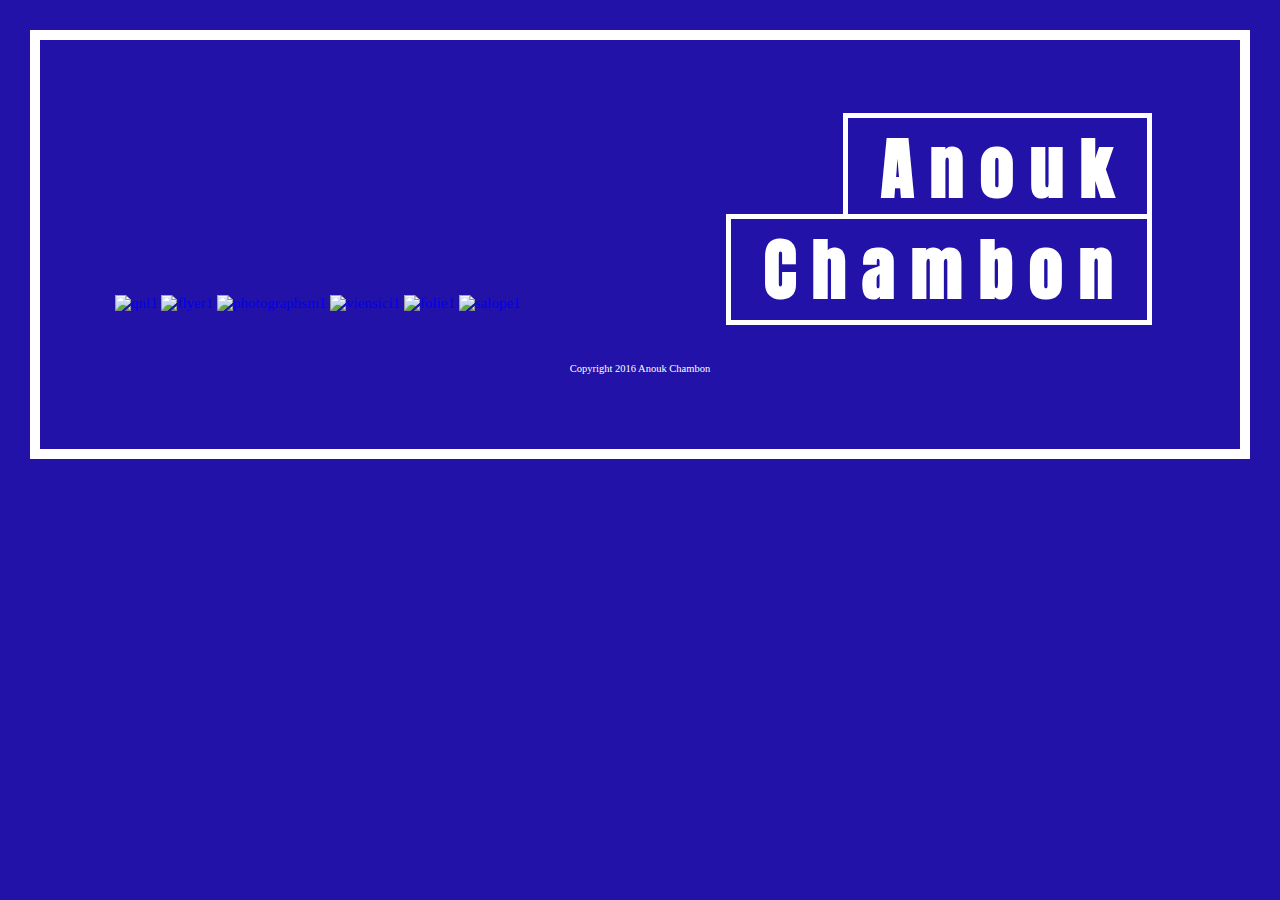
==== index.html @ b8ec4c85 "début" ====
<!DOCTYPE html>
<html>

<head>
    <meta charset="utf-8">
    <title>Anouk &nbsp;Chambon</title>

    <link rel="stylesheet" href="./style.css" charset="utf-8">
    <link rel="icon" href="./icon.png">
    <link href="https://fonts.googleapis.com/css?family=Anton" rel="stylesheet">
    <link href="https://fonts.googleapis.com/css?family=Libre+Baskerville" rel="stylesheet">
</head>

<body>


    <!-- bandeau(x) fixe(s) -->
<header>
  
  <div class="bandeauprenom">
      <a href="./pages/contact.html">
          <h1 class="Header--title"><span class="ligne">A n o u k</span><br><span class="ligne2">C h a m b o n</span></h1>
          <div class="cache1">
              <h3> Quien es ?</h3>
              <p>
                  Dsaa mention Graphisme_Arènes_Toulouse <br>
                  BTS Design Graphique_Eugénie Cotton_Paris <br>
                  Graphic Design student_Master degree
              </p>
          </div>
      </a>
  </div>

</header>



    <div class="tas">
        <!-- début du tas -->
        <div class="tas--projet">

            <a href="./pages/projetqnl.html">
                <img src="./images/QNL1.jpg" alt="qnl1">
                <div class="cache">
                    <h3>Quoi Noir Lignes ?</h3>
                    <p>
                        Exposition éclectique.
                    </p>
                </div>
            </a>

            <a href="./pages/projetflyer.html">
                <img src="./images/FLYER1.jpg" alt="flyer1" />
                <div class="cache">
                    <h3>Promesses Famille Amour</h3>
                    <p>
                        Rencontre musicale au sommet.
                    </p>
                </div>
            </a>

            <a href="./pages/projetphotographsm.html">
                <img src="./images/PHOTOGRAPHSM1.jpg" alt="photographsm1">
                <div class="cache">
                    <h3>Photographisme</h3>
                    <p>
                        Typographie photogrammée.
                    </p>
                </div>
            </a>

            <a href="./pages/projetviensici.html">
                <img src="./images/VIENSICI1.jpg" alt="viensici1" />
                <div class="cache">
                    <h3>Viens ici tu vas kiffer</h3>
                    <p>
                        Guide personnalisé.
                    </p>
                </div>
            </a>




            <a href="./pages/projetfolie.html">
                <img src="./images/FOLIE1.jpg" alt="folie1" />
                <div class="cache">
                    <h3>la Folie parle</h3>
                    <p>
                        Poto insensée.
                    </p>
                </div>
            </a>



            <a href="./pages/projetsalope.html">
                <img src="./images/SALOPE1.jpg" alt="salope1">
                <div class="cache">
                    <h3>Bonne année les salopes</h3>
                    <p>
                        Linogravures sanglantes.
                    </p>
                </div>
            </a>



        </div>
<br><br><br>
        </section>

        <footer>
            Copyright 2016 Anouk Chambon
        </footer>
</body>

</html>
---- style.css ----
html {
    background-color: rgb(35, 18, 167);
    font-family: 'Vollkorn';
    font-size: 15px;
}

html* {
    box-sizing: border-box;
}

body {
    background-color: rgb(35, 18, 167);
    padding: 5em;
    color: white;
    margin: 2em;
    border: 10px solid white;
    padding-top: 10em;
}


/*bandeaux fixes*/


div.bandeauprenom {
    position: fixed;
    z-index: 2;
    right: 10%;
    top: 10%;
    line-height: 1
}

div.projetfolie {
    left: 30%;
    top: 50%;
}


/*premiere page*/

header {
    margin-top: 7em;
}

.Header--title {
    font-family: 'Anton';
    font-size: 4.5em;
    color: white;
    text-align: right;
}

.ligne, .ligne2 {
  border: 5px solid white;
  padding:0 .5em;
  line-height: 0px;
}
.ligne{
  border-bottom: none;
}
.ligne2{
  position: relative;
  top:.5em;
}


/* general intérieur pages projets */

.titre1 {
    color: white;
    text-align: center;
    font-family: 'Anton';
    font-style: 3em;
    top: 80%;
}

.image1 {
    max-width: 50%;
    height: auto;
    width: 50%;
    margin: 1em auto;
}

.texteprojet {
    color: white
}

h3 {
    font-size: 1.2em
}

p {
    font-size: 0.9em;
    line-height: 1.3;
}

a {
    text-decoration: none;
}

footer {
    font-size: 0.7em;
    text-align: center;

}

.tas {
    width: 100%;
    margin-top: 3em;
}

.tas--projet {
    max-width: 50%;
}

.tas--projet img {
    max-width: 100%;
    height: auto;
}

.cache {
    display: none;
    position: fixed;
    z-index: 2;
    right: 10%;
    top: 50%;
    font-size: 2em;
    color: white;
}
.cache h3{
  margin-bottom: 0;
}

.cache1 {
  display: none;
  position: fixed;
  font-size: 1.5em;
  color: white;
  text-align: right;
margin-right: 1.5em;
  margin-top: 2em;
}

.cache p{
  margin-top:0;
}
.tas--projet a:hover .cache {
    display: block;
}

header:hover .cache1
{
  display:block;
}

.colonnes {
    display: flex;
}

.colonne.texte {
    text-align: right;
}

.colonne.images {}
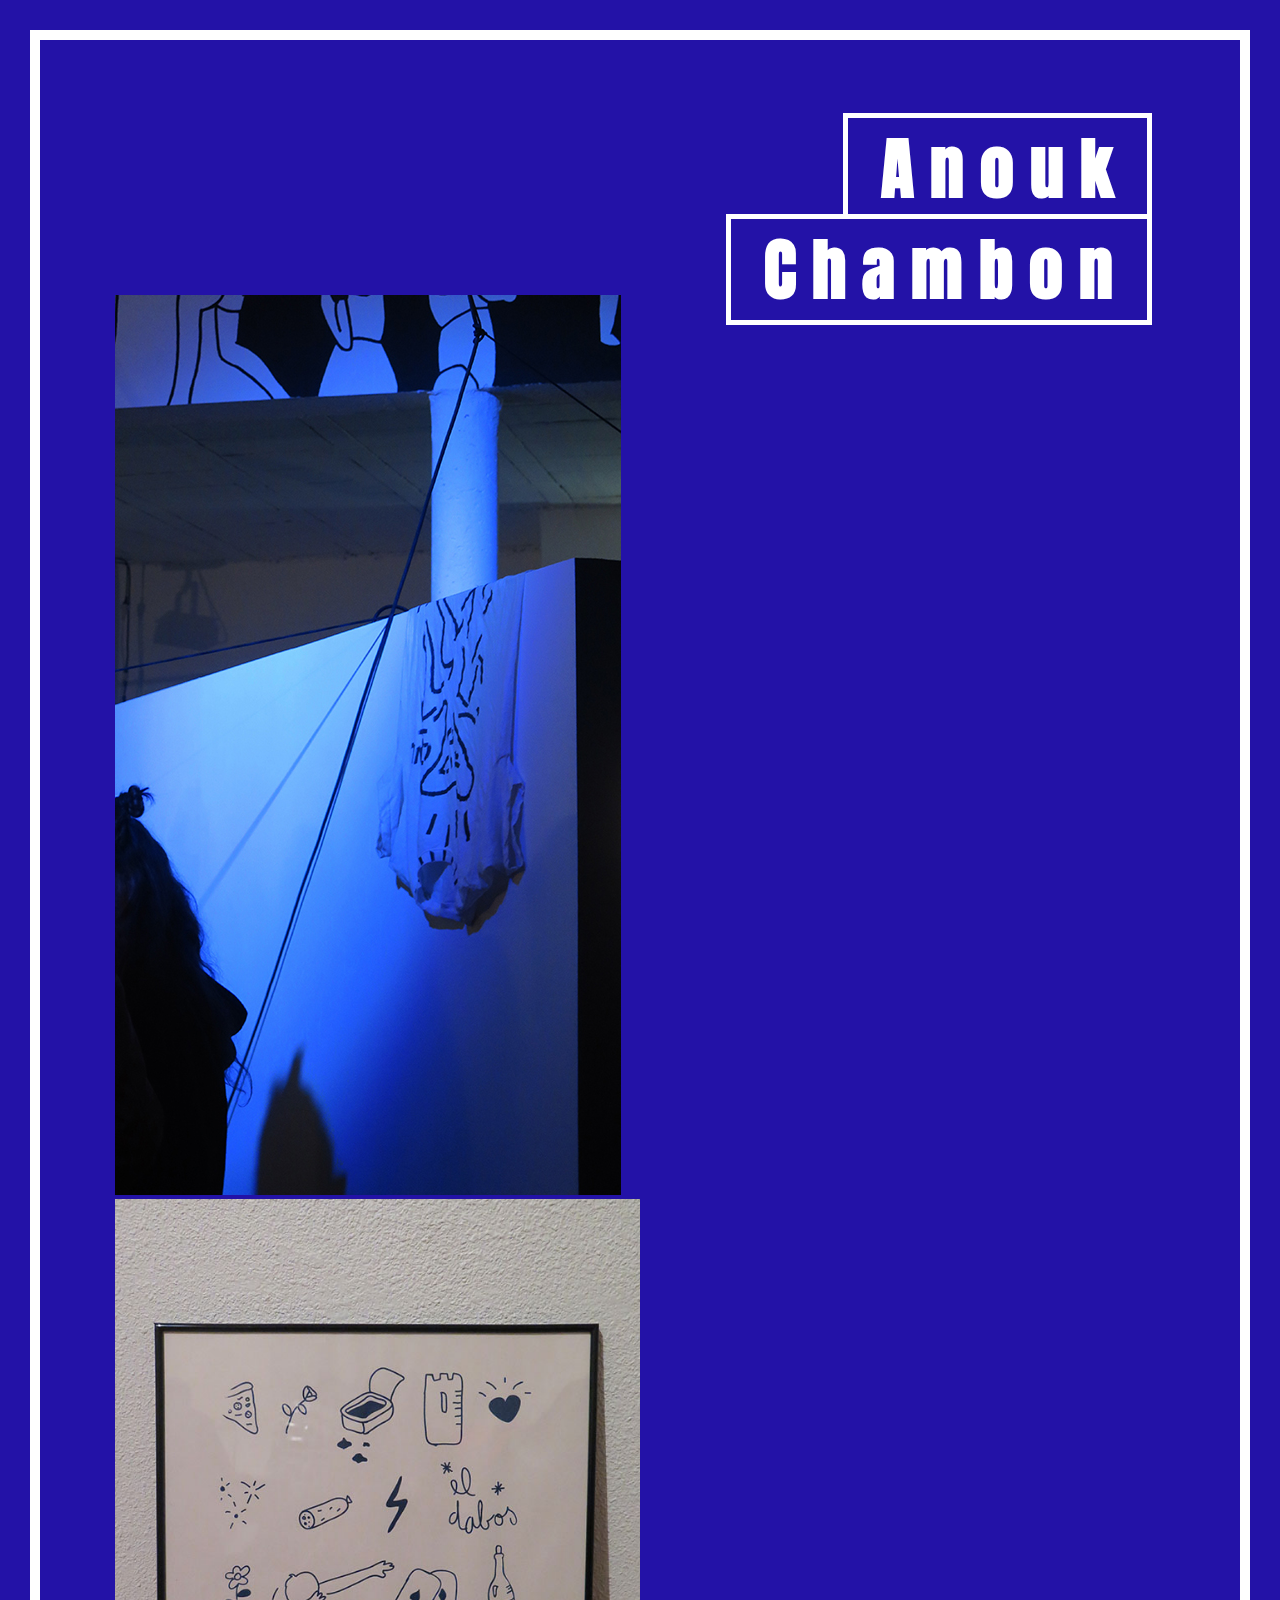
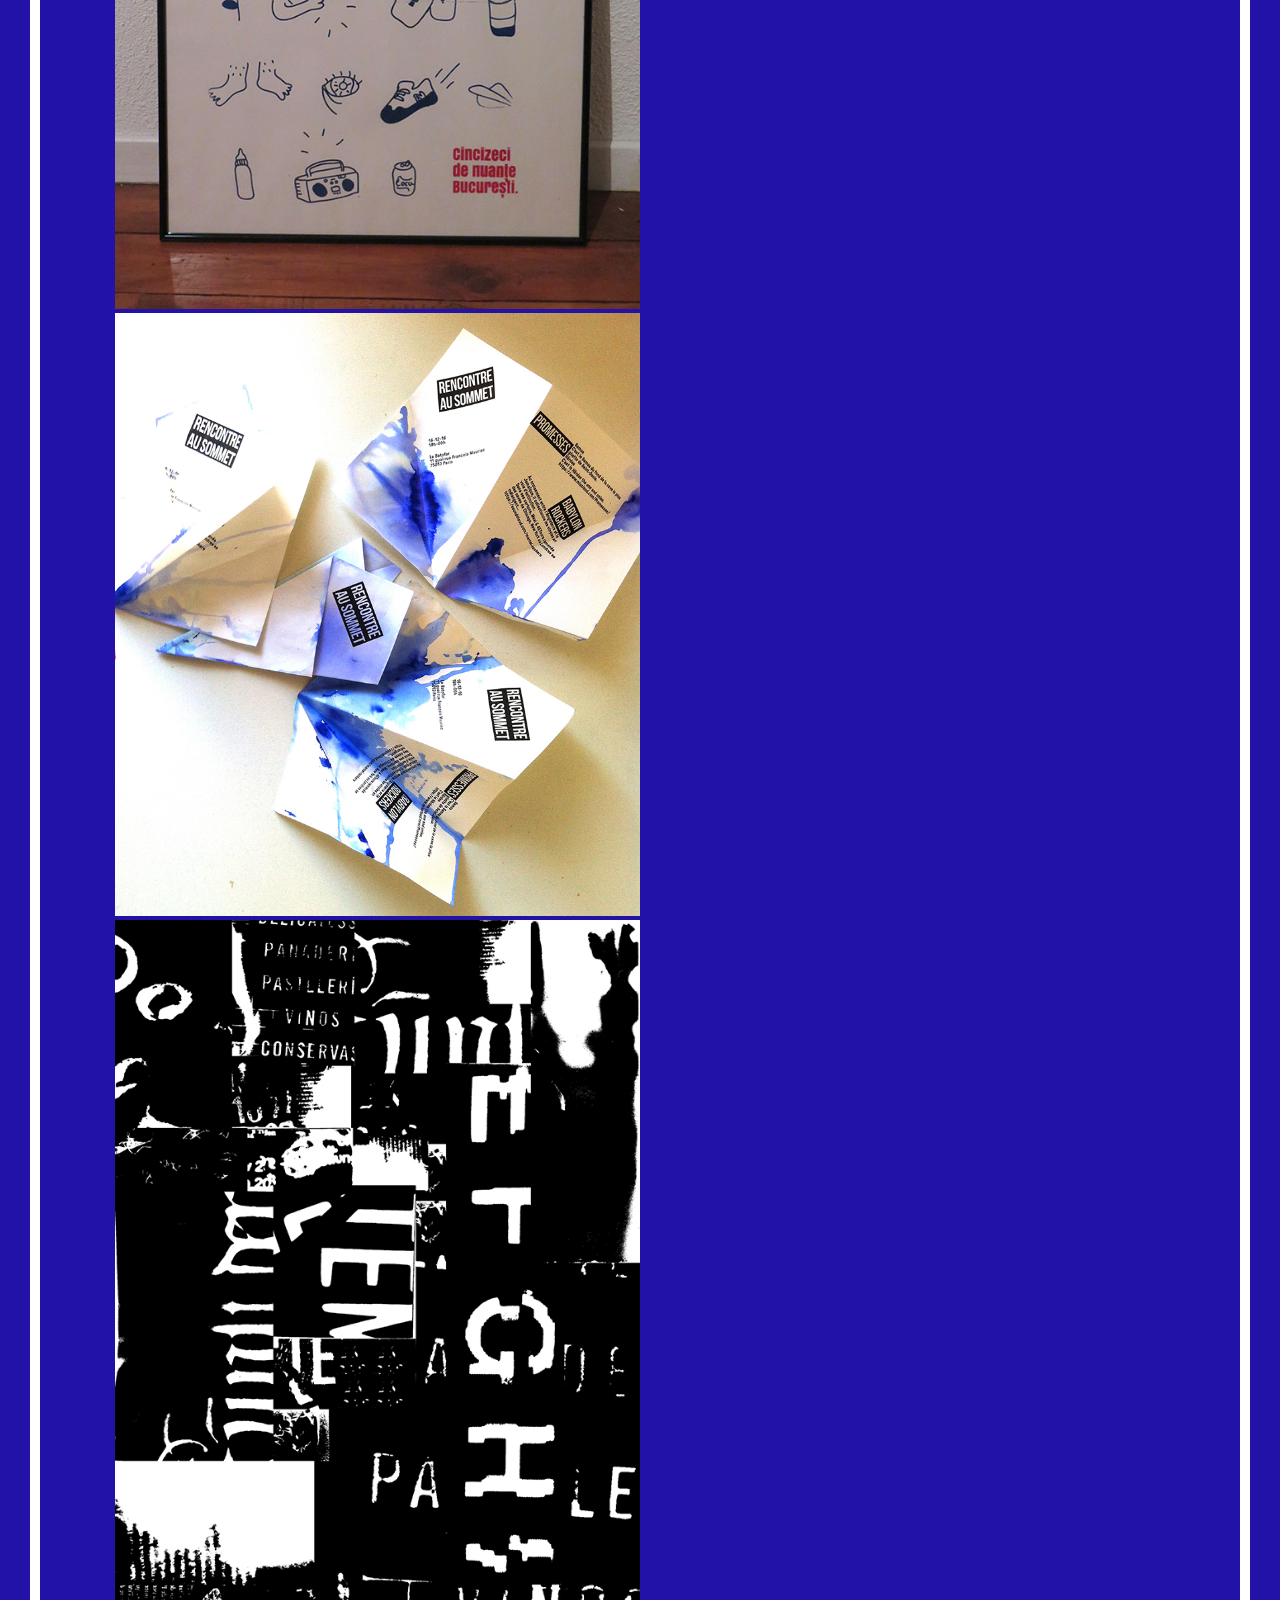
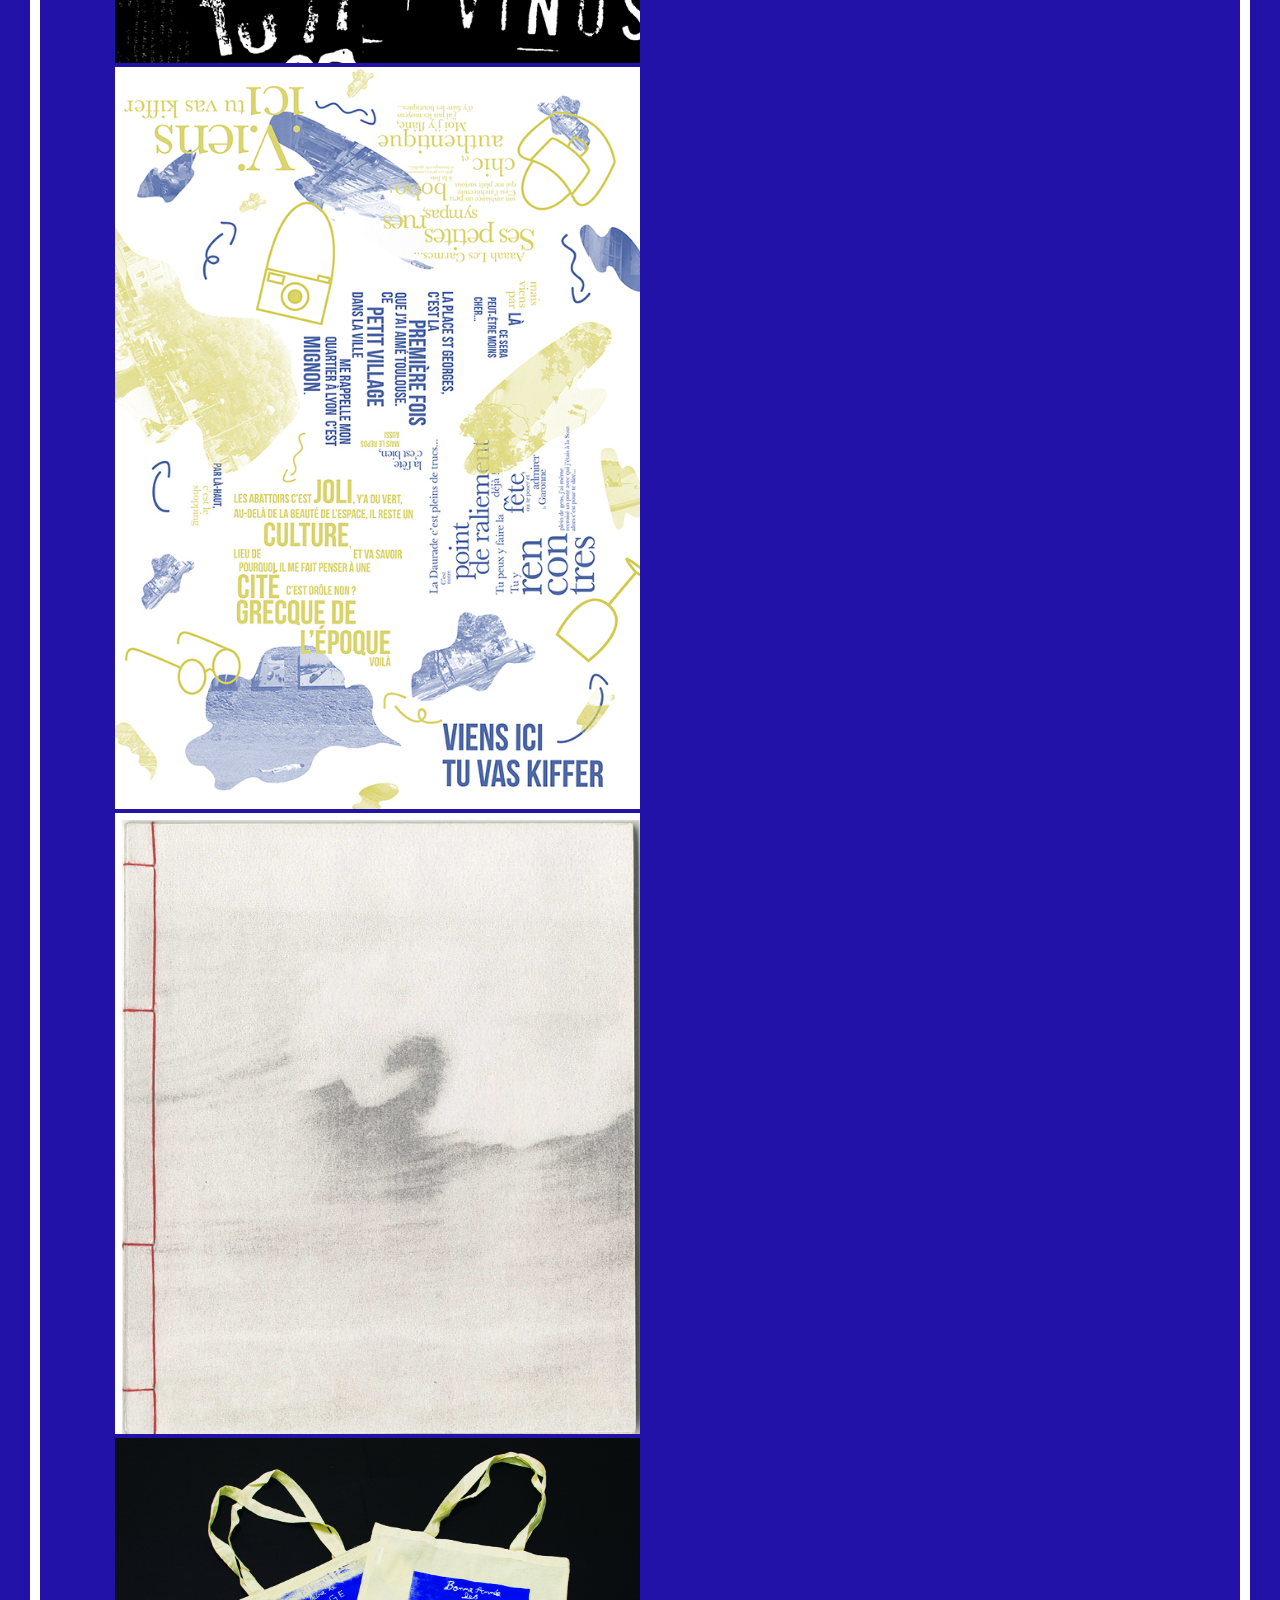
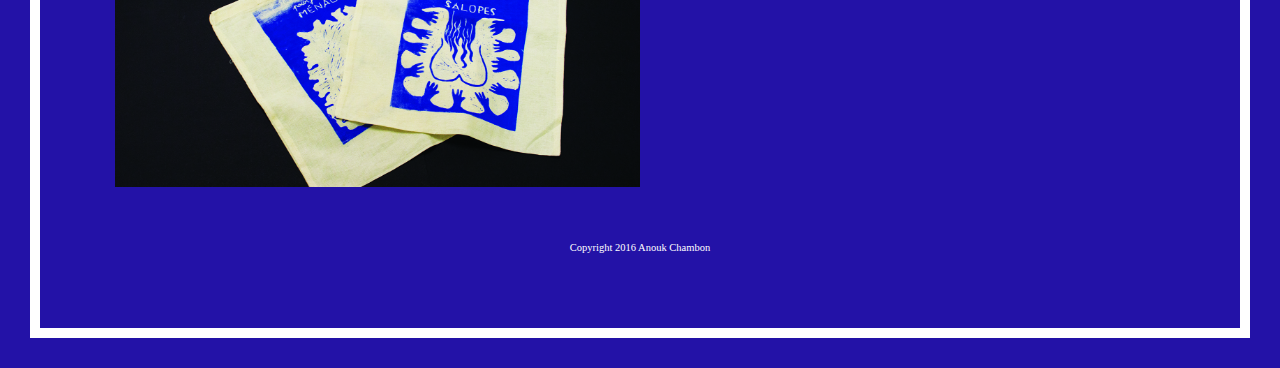
==== commit 6926138e: "nouvelle page" ====
--- a/index.html
+++ b/index.html
@@ -16,7 +16,7 @@
 
     <!-- bandeau(x) fixe(s) -->
 <header>
-  
+
   <div class="bandeauprenom">
       <a href="./pages/contact.html">
           <h1 class="Header--title"><span class="ligne">A n o u k</span><br><span class="ligne2">C h a m b o n</span></h1>
@@ -45,6 +45,16 @@
                     <h3>Quoi Noir Lignes ?</h3>
                     <p>
                         Exposition éclectique.
+                    </p>
+                </div>
+            </a>
+
+            <a href="./pages/projetbubu.html">
+                <img src="./images/BUBU1.jpg" alt="bubu1" />
+                <div class="cache">
+                    <h3>Cincizeci de nuanțe București</h3>
+                    <p>
+                        Voyage sérigraphique.
                     </p>
                 </div>
             </a>
--- a/style.css
+++ b/style.css
@@ -28,6 +28,9 @@
     top: 10%;
     line-height: 1
 }
+
+
+
 
 div.projetfolie {
     left: 30%;
@@ -65,12 +68,22 @@
 /* general intérieur pages projets */
 
 .titre1 {
+  position: fixed;
     color: white;
-    text-align: center;
+    left: 12%;
     font-family: 'Anton';
-    font-style: 3em;
-    top: 80%;
+    font-style: 4em;
+    top: 30%;
 }
+
+div.texteprojet {
+  position: fixed;
+    left: 12% ;
+    top: 40%;
+    line-height: 1.5;
+    font-size: 38px;
+    width: 30%;
+    }
 
 .image1 {
     max-width: 50%;
@@ -84,11 +97,11 @@
 }
 
 h3 {
-    font-size: 1.2em
+    font-size: 0.9em
 }
 
 p {
-    font-size: 0.9em;
+    font-size: 0.6em;
     line-height: 1.3;
 }
 
@@ -156,7 +169,9 @@
 }
 
 .colonne.texte {
-    text-align: right;
+    text-align: left;;
 }
 
-.colonne.images {}
+.colonne.images {
+  text-align:right
+}
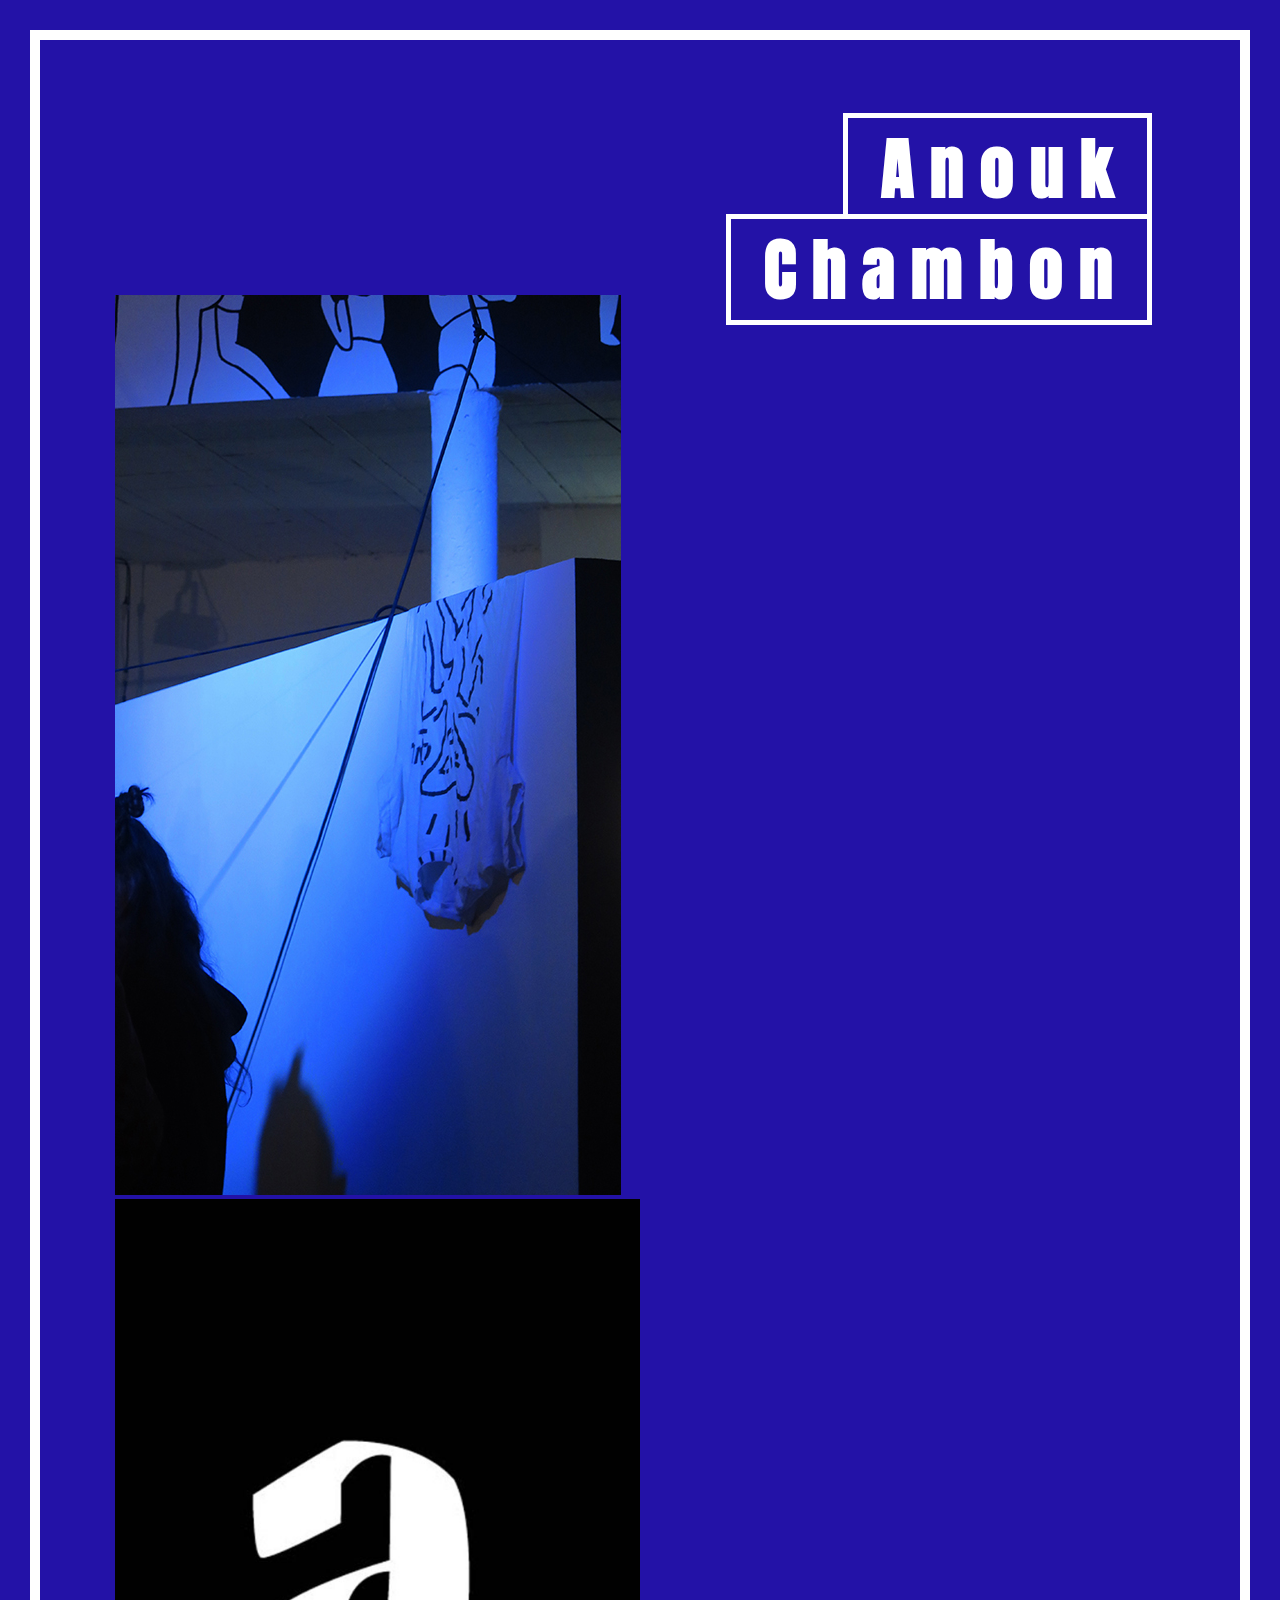
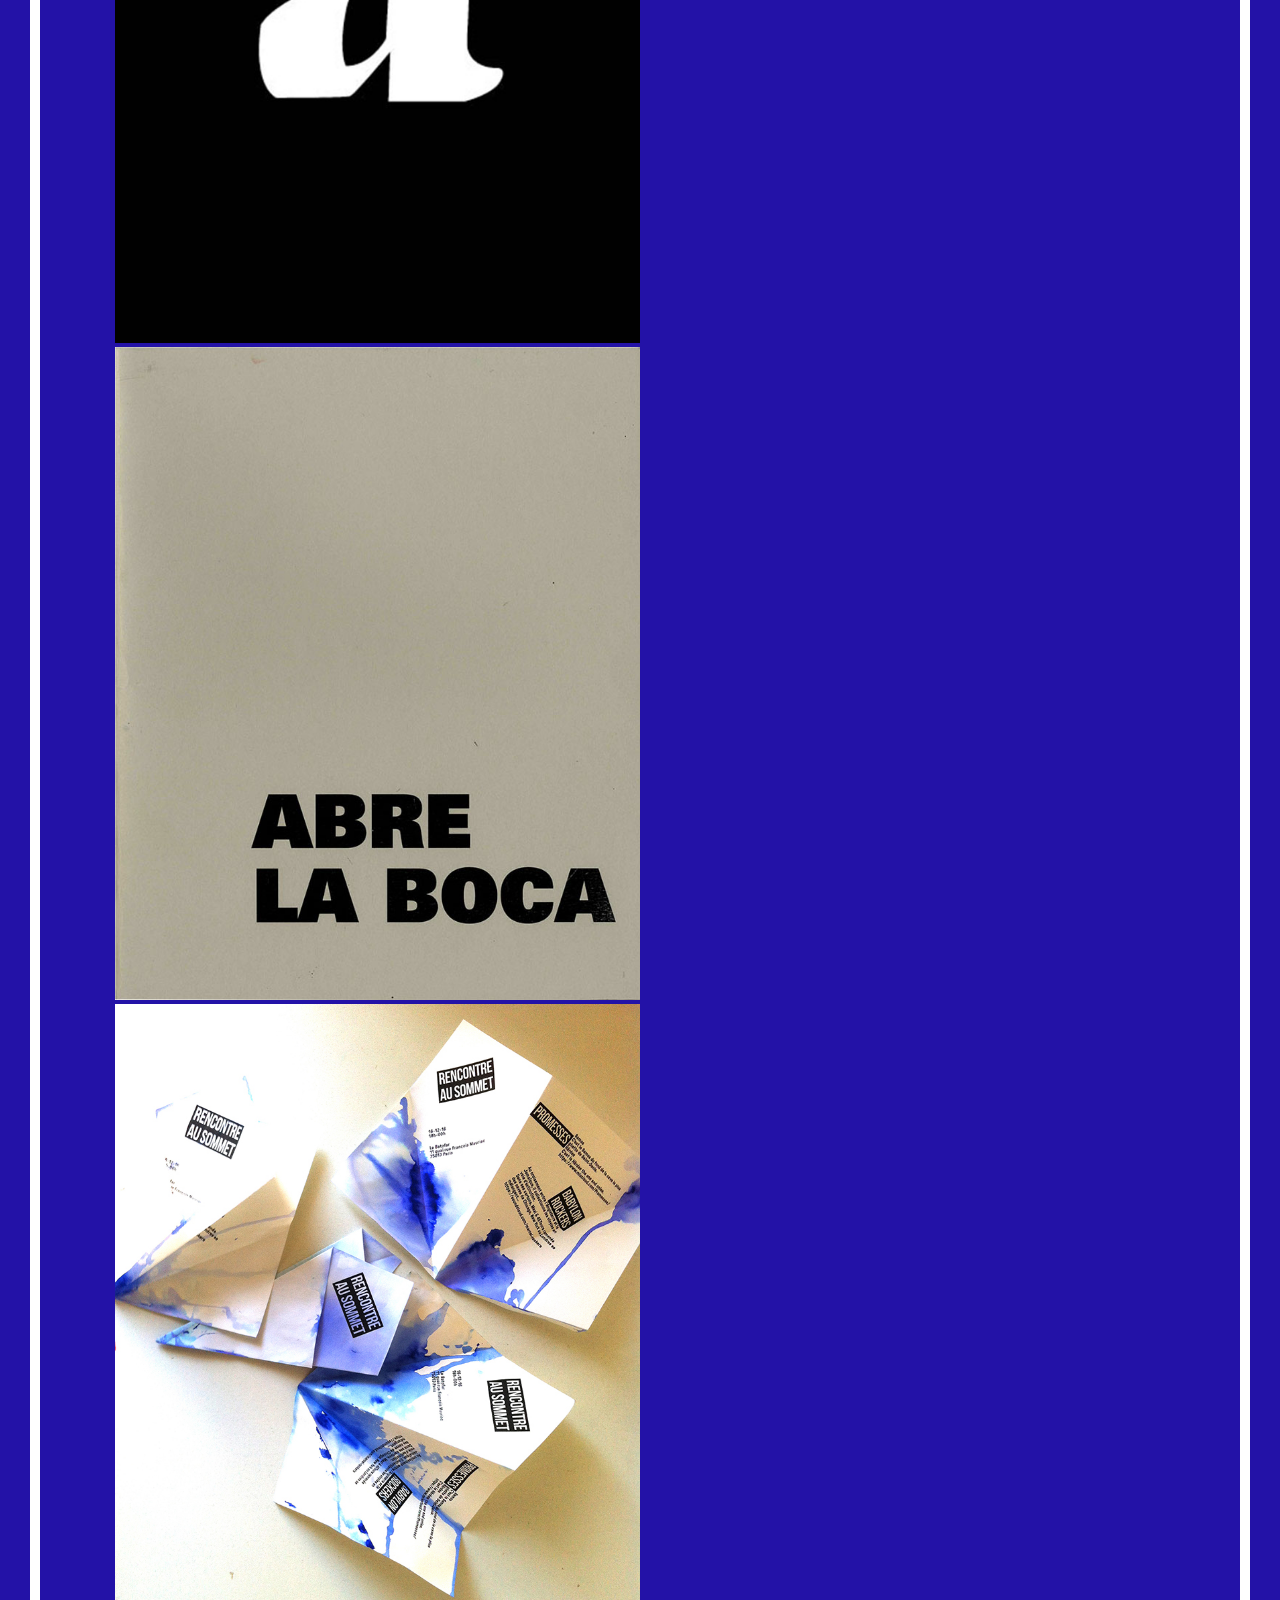
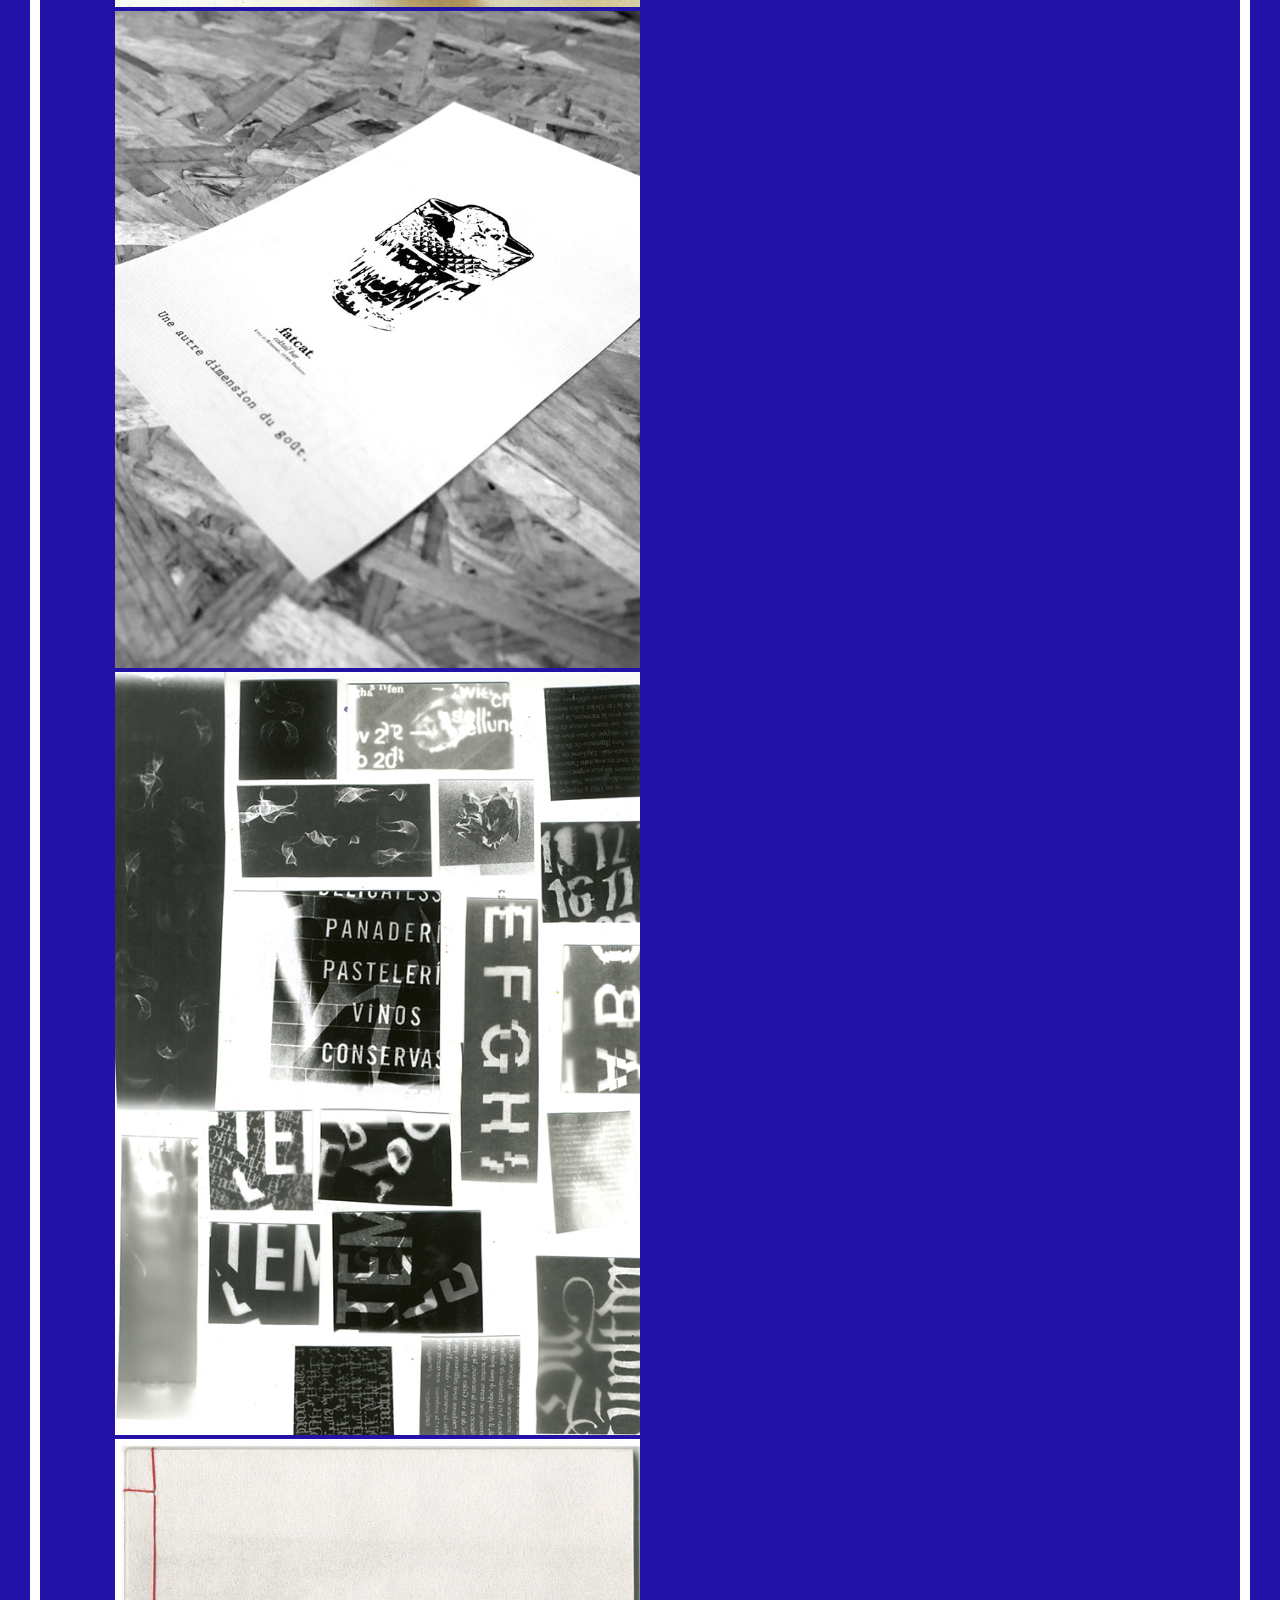
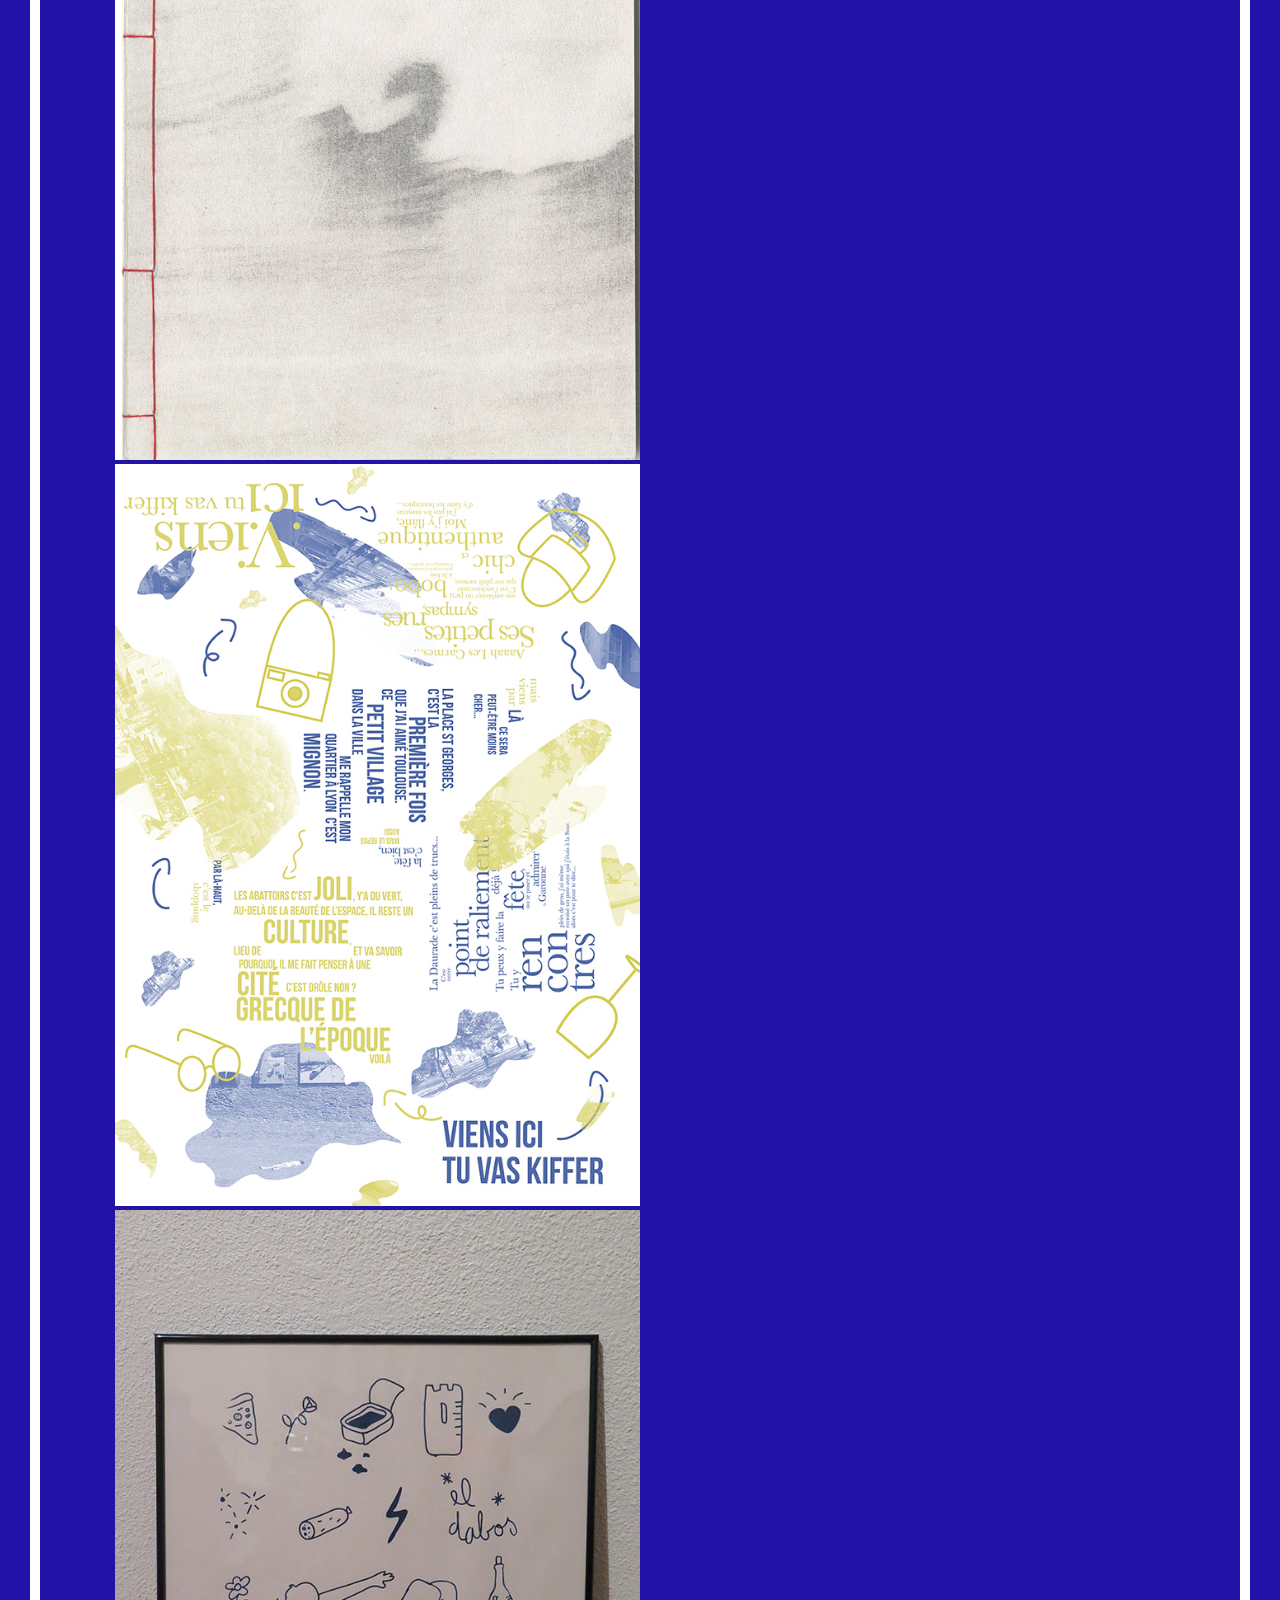
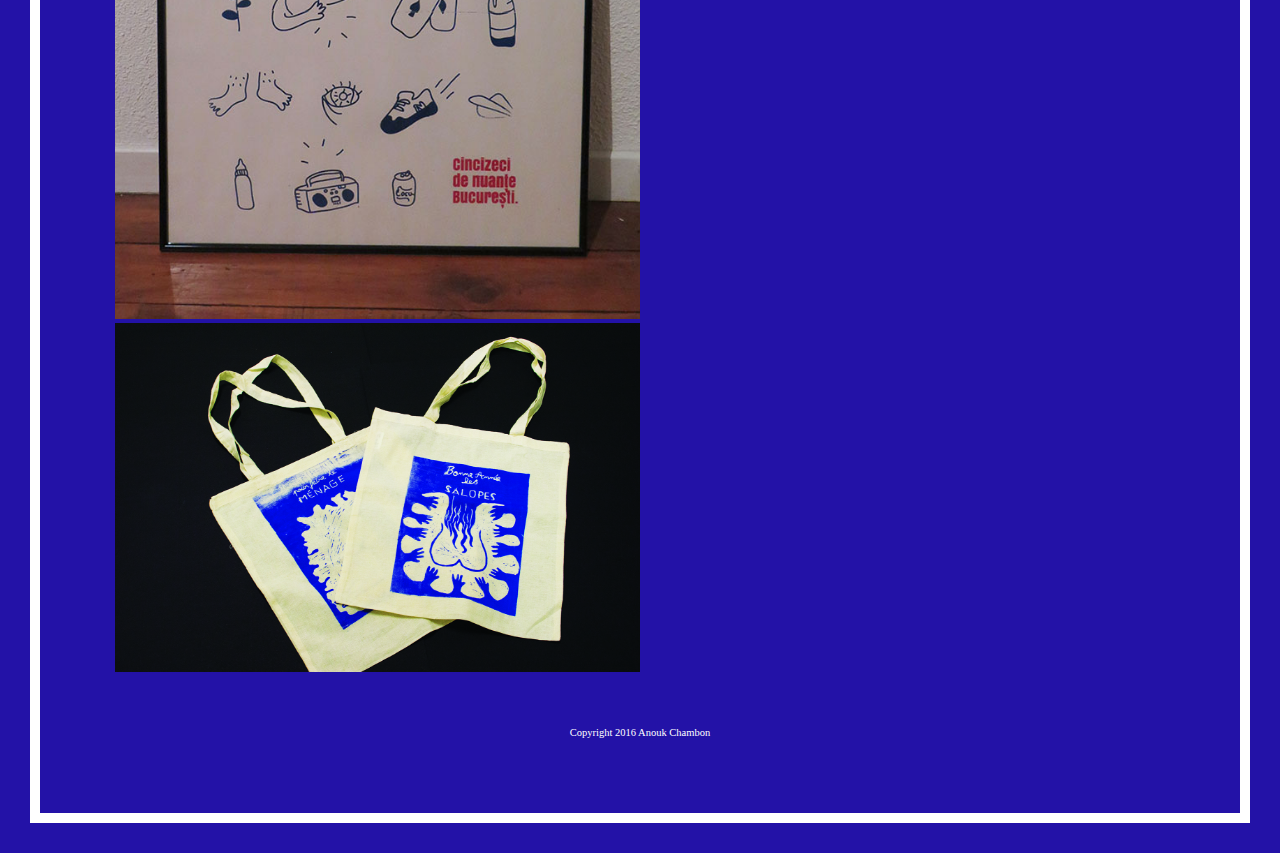
==== commit 8a9c0744: "maquette pages projet" ====
--- a/index.html
+++ b/index.html
@@ -3,8 +3,10 @@
 
 <head>
     <meta charset="utf-8">
+    <meta name="viewport" content="width=device-width, initial-scale=1"/>
     <title>Anouk &nbsp;Chambon</title>
 
+<link rel="stylesheet" href="./mobile.css">
     <link rel="stylesheet" href="./style.css" charset="utf-8">
     <link rel="icon" href="./icon.png">
     <link href="https://fonts.googleapis.com/css?family=Anton" rel="stylesheet">
@@ -22,11 +24,11 @@
           <h1 class="Header--title"><span class="ligne">A n o u k</span><br><span class="ligne2">C h a m b o n</span></h1>
           <div class="cache1">
               <h3> Quien es ?</h3>
-              <p>
+              <p1>
                   Dsaa mention Graphisme_Arènes_Toulouse <br>
                   BTS Design Graphique_Eugénie Cotton_Paris <br>
                   Graphic Design student_Master degree
-              </p>
+              </p1>
           </div>
       </a>
   </div>
@@ -49,15 +51,29 @@
                 </div>
             </a>
 
-            <a href="./pages/projetbubu.html">
-                <img src="./images/BUBU1.jpg" alt="bubu1" />
+            <a href="./pages/projettypo.html">
+                <img src="./images/TYPO1.jpg" alt="typo1">
                 <div class="cache">
-                    <h3>Cincizeci de nuanțe București</h3>
+                    <h3>Texturla</h3>
                     <p>
-                        Voyage sérigraphique.
+                        Dessin de caractère.
                     </p>
                 </div>
             </a>
+
+            <a href="./pages/projetboca.html">
+                <img src="./images/BOCA1.jpg" alt="boca1" />
+                <div class="cache">
+                    <h3>Abre la Boca</h3>
+                    <p>
+                      Lo desconocido o un barrio argentino.
+                    </p>
+                </div>
+            </a>
+
+
+
+
 
             <a href="./pages/projetflyer.html">
                 <img src="./images/FLYER1.jpg" alt="flyer1" />
@@ -69,12 +85,32 @@
                 </div>
             </a>
 
+            <a href="./pages/projetfatcat.html">
+                <img src="./images/FATCAT1.jpg" alt="fatcat1" />
+                <div class="cache">
+                    <h3>Fat cat</h3>
+                    <p>
+                        Une autre dimension du goût.
+                    </p>
+                </div>
+            </a>
+
             <a href="./pages/projetphotographsm.html">
-                <img src="./images/PHOTOGRAPHSM1.jpg" alt="photographsm1">
+                <img src="./images/PHOTOGRAPHSM8.jpg" alt="photographsm1">
                 <div class="cache">
                     <h3>Photographisme</h3>
                     <p>
                         Typographie photogrammée.
+                    </p>
+                </div>
+            </a>
+
+            <a href="./pages/projetfolie.html">
+                <img src="./images/FOLIE1.jpg" alt="folie1" />
+                <div class="cache">
+                    <h3>La Folie parle</h3>
+                    <p>
+                        Poto insensée.
                     </p>
                 </div>
             </a>
@@ -90,17 +126,16 @@
             </a>
 
 
-
-
-            <a href="./pages/projetfolie.html">
-                <img src="./images/FOLIE1.jpg" alt="folie1" />
+            <a href="./pages/projetbubu.html">
+                <img src="./images/BUBU1.jpg" alt="bubu1" />
                 <div class="cache">
-                    <h3>la Folie parle</h3>
+                    <h3>Cincizeci de nuanțe București</h3>
                     <p>
-                        Poto insensée.
+                        Voyage sérigraphique.
                     </p>
                 </div>
             </a>
+
 
 
 
--- a/mobile.css
+++ b/mobile.css
@@ -0,0 +1,13 @@
+@media screen and (max-width:2000px) {
+p{
+  max-width: 75ch;
+}
+}
+/* general intérieur pages projets
+body{
+  width: 100%;
+  max-width: 1100px;
+  margin-left: auto;
+  margin-right: auto;
+}
+*/
--- a/style.css
+++ b/style.css
@@ -72,7 +72,7 @@
     color: white;
     left: 12%;
     font-family: 'Anton';
-    font-style: 4em;
+    font-style: 5em;
     top: 30%;
 }
 
@@ -81,7 +81,7 @@
     left: 12% ;
     top: 40%;
     line-height: 1.5;
-    font-size: 38px;
+    font-size: 33px;
     width: 30%;
     }
 
@@ -89,7 +89,7 @@
     max-width: 50%;
     height: auto;
     width: 50%;
-    margin: 1em auto;
+    margin: 0.2em auto;
 }
 
 .texteprojet {
@@ -101,8 +101,20 @@
 }
 
 p {
-    font-size: 0.6em;
-    line-height: 1.3;
+    font-size: 0.5em;
+    line-height: 1.2;
+}
+
+p1 {
+  font-size: 0.9em;
+  line-height: 1.3;
+  max-width: 30%;
+}
+
+
+
+p3 {
+  text-align: center;
 }
 
 a {
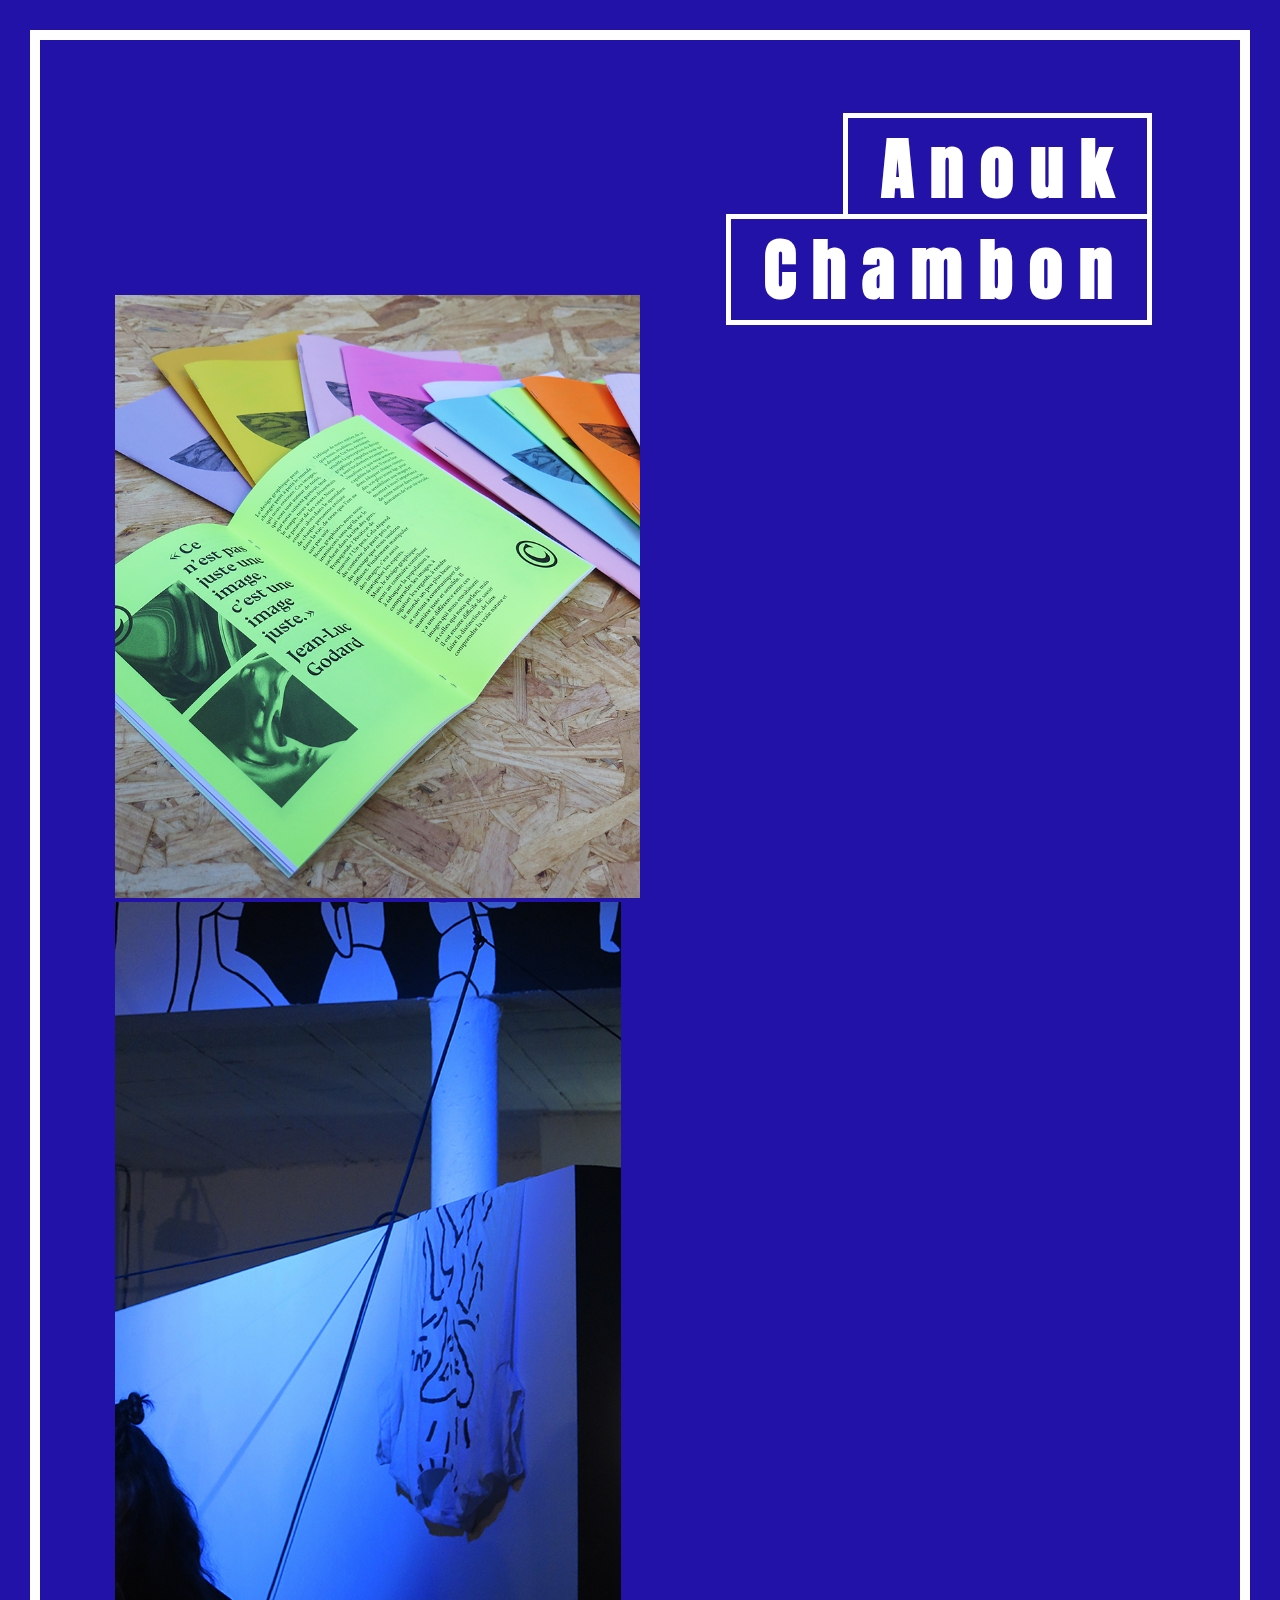
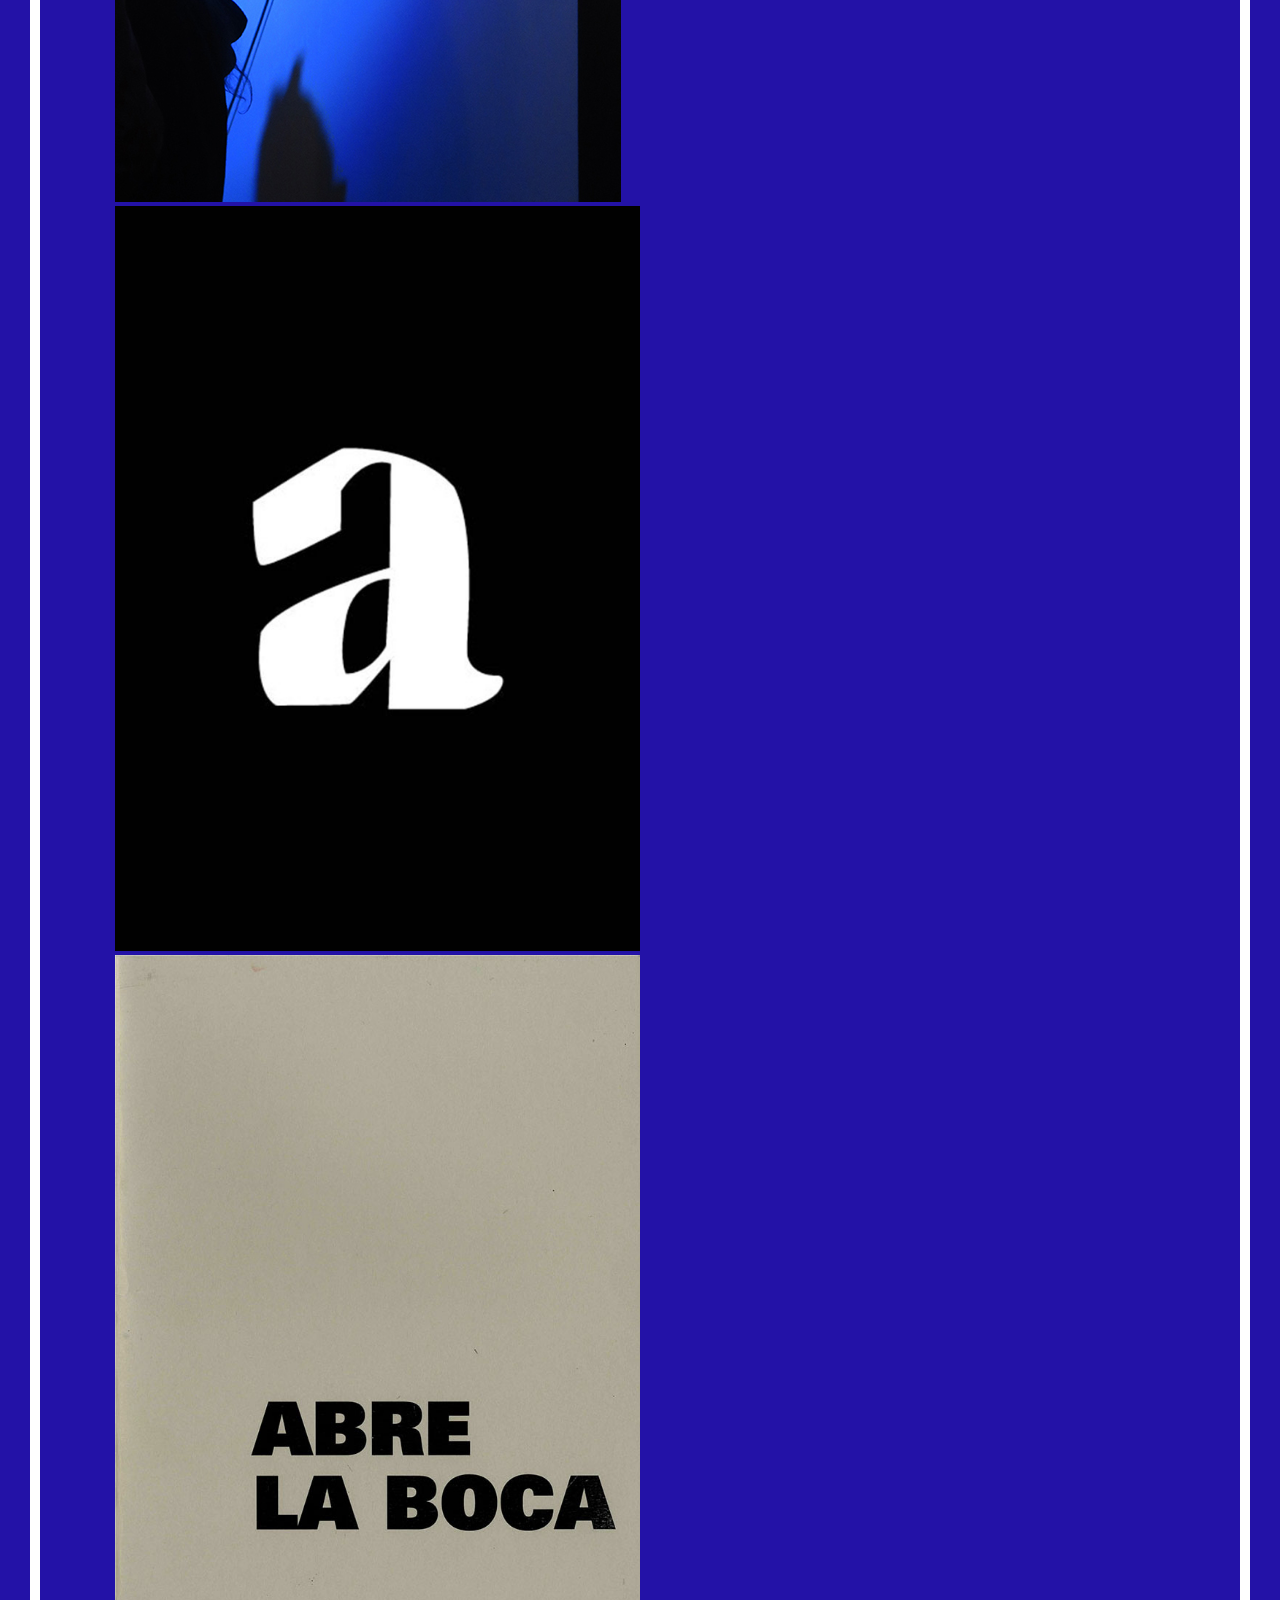
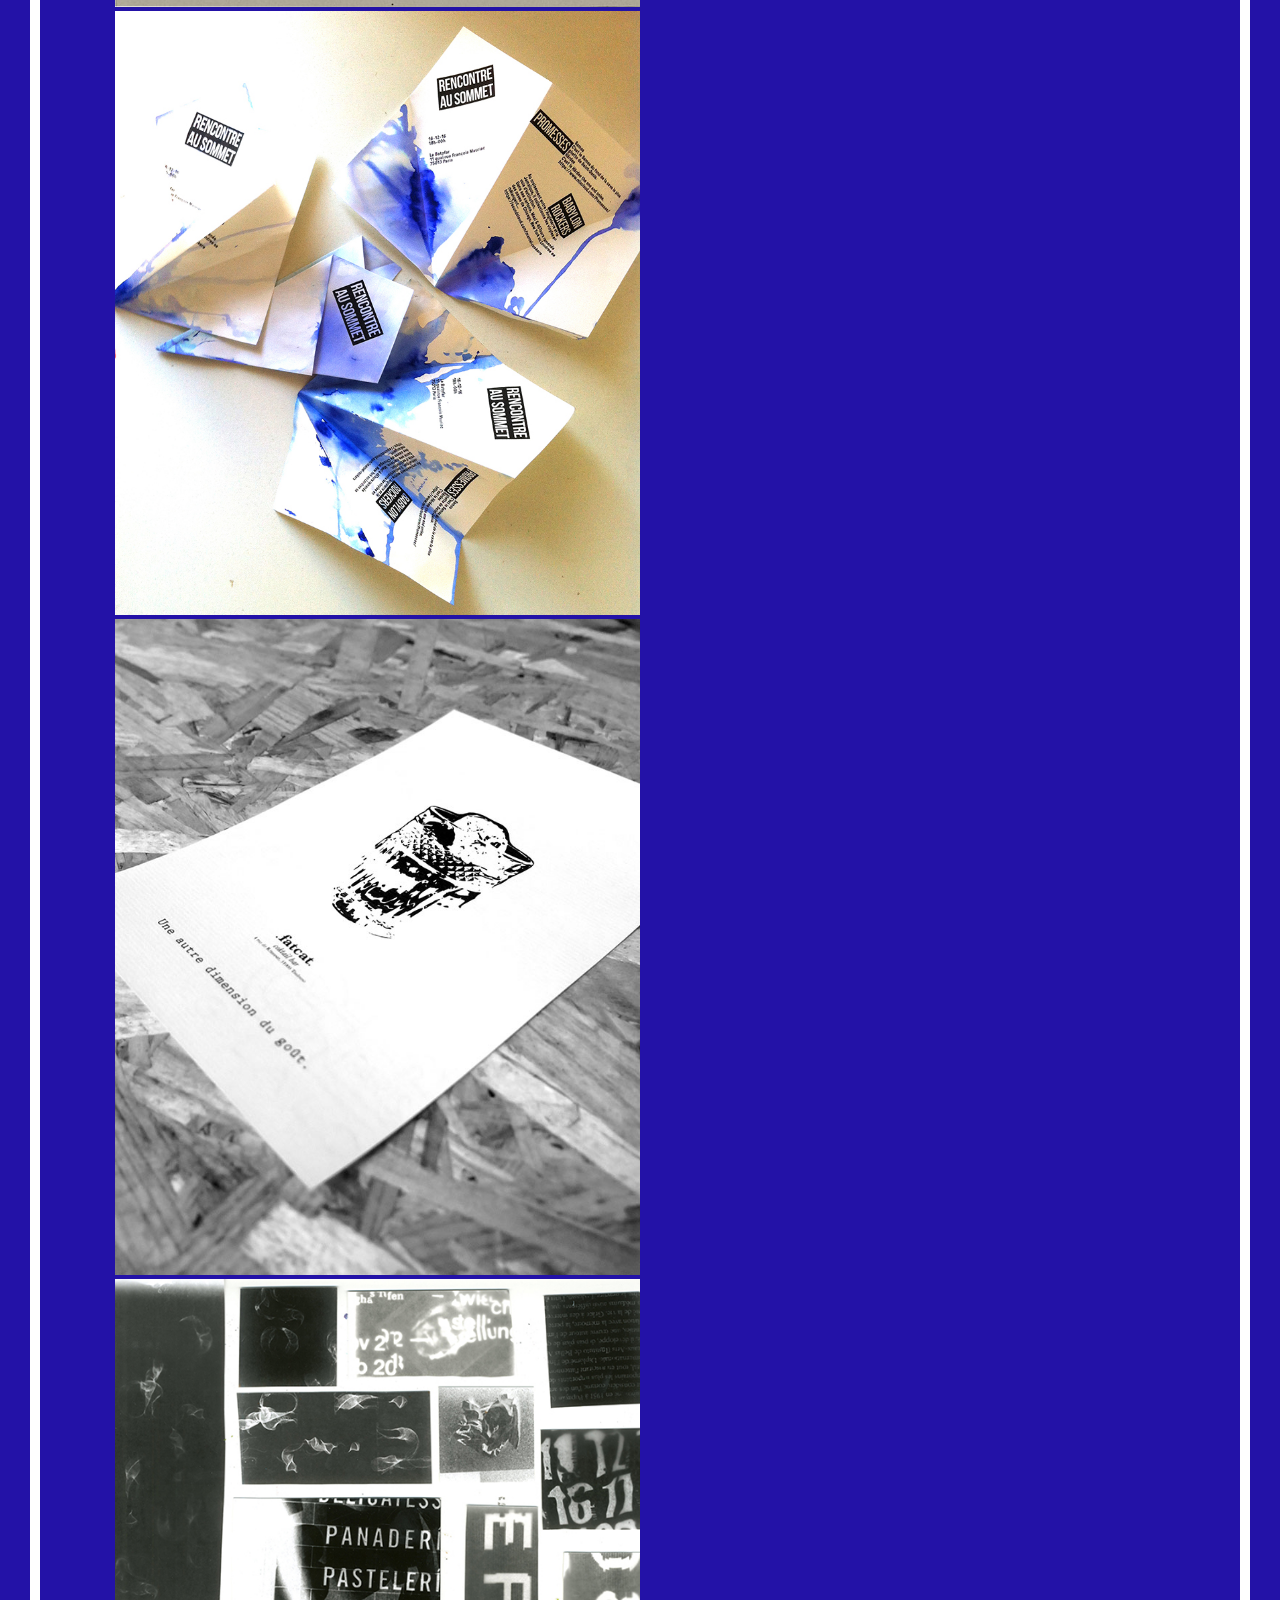
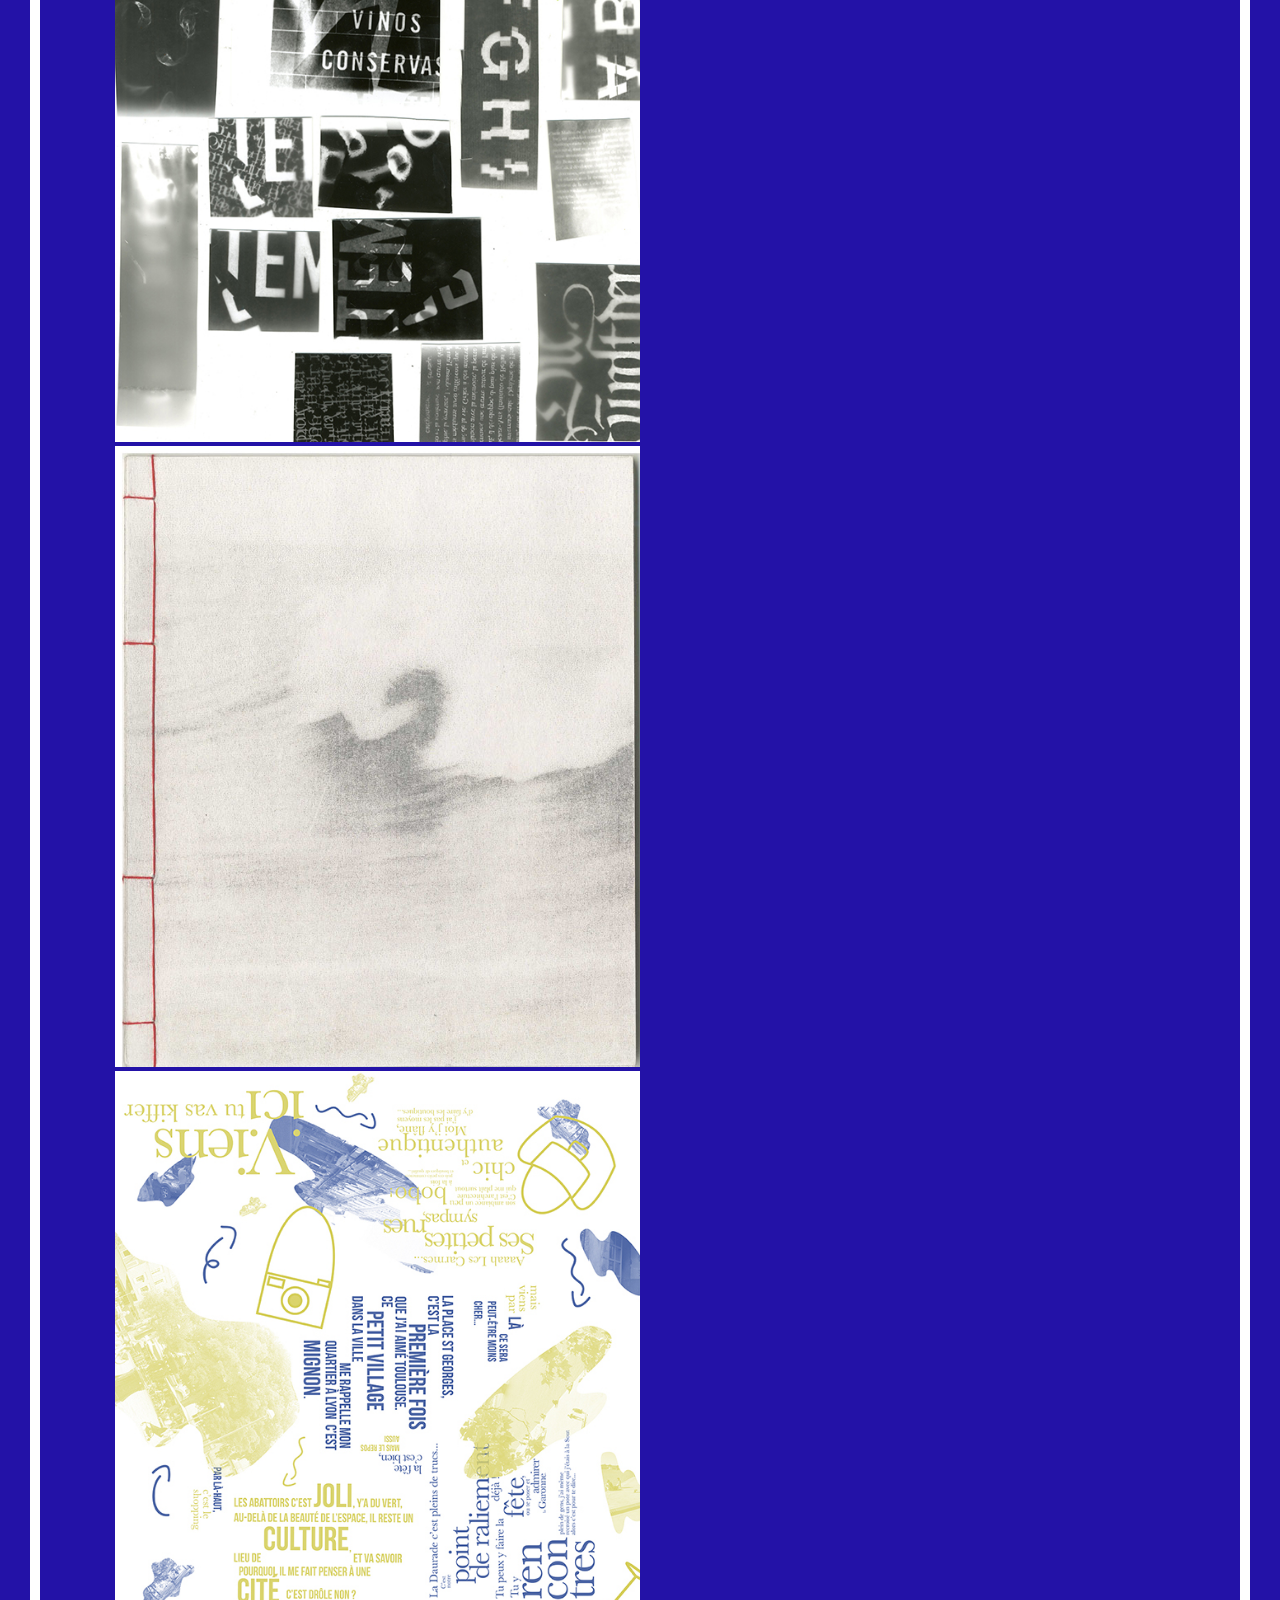
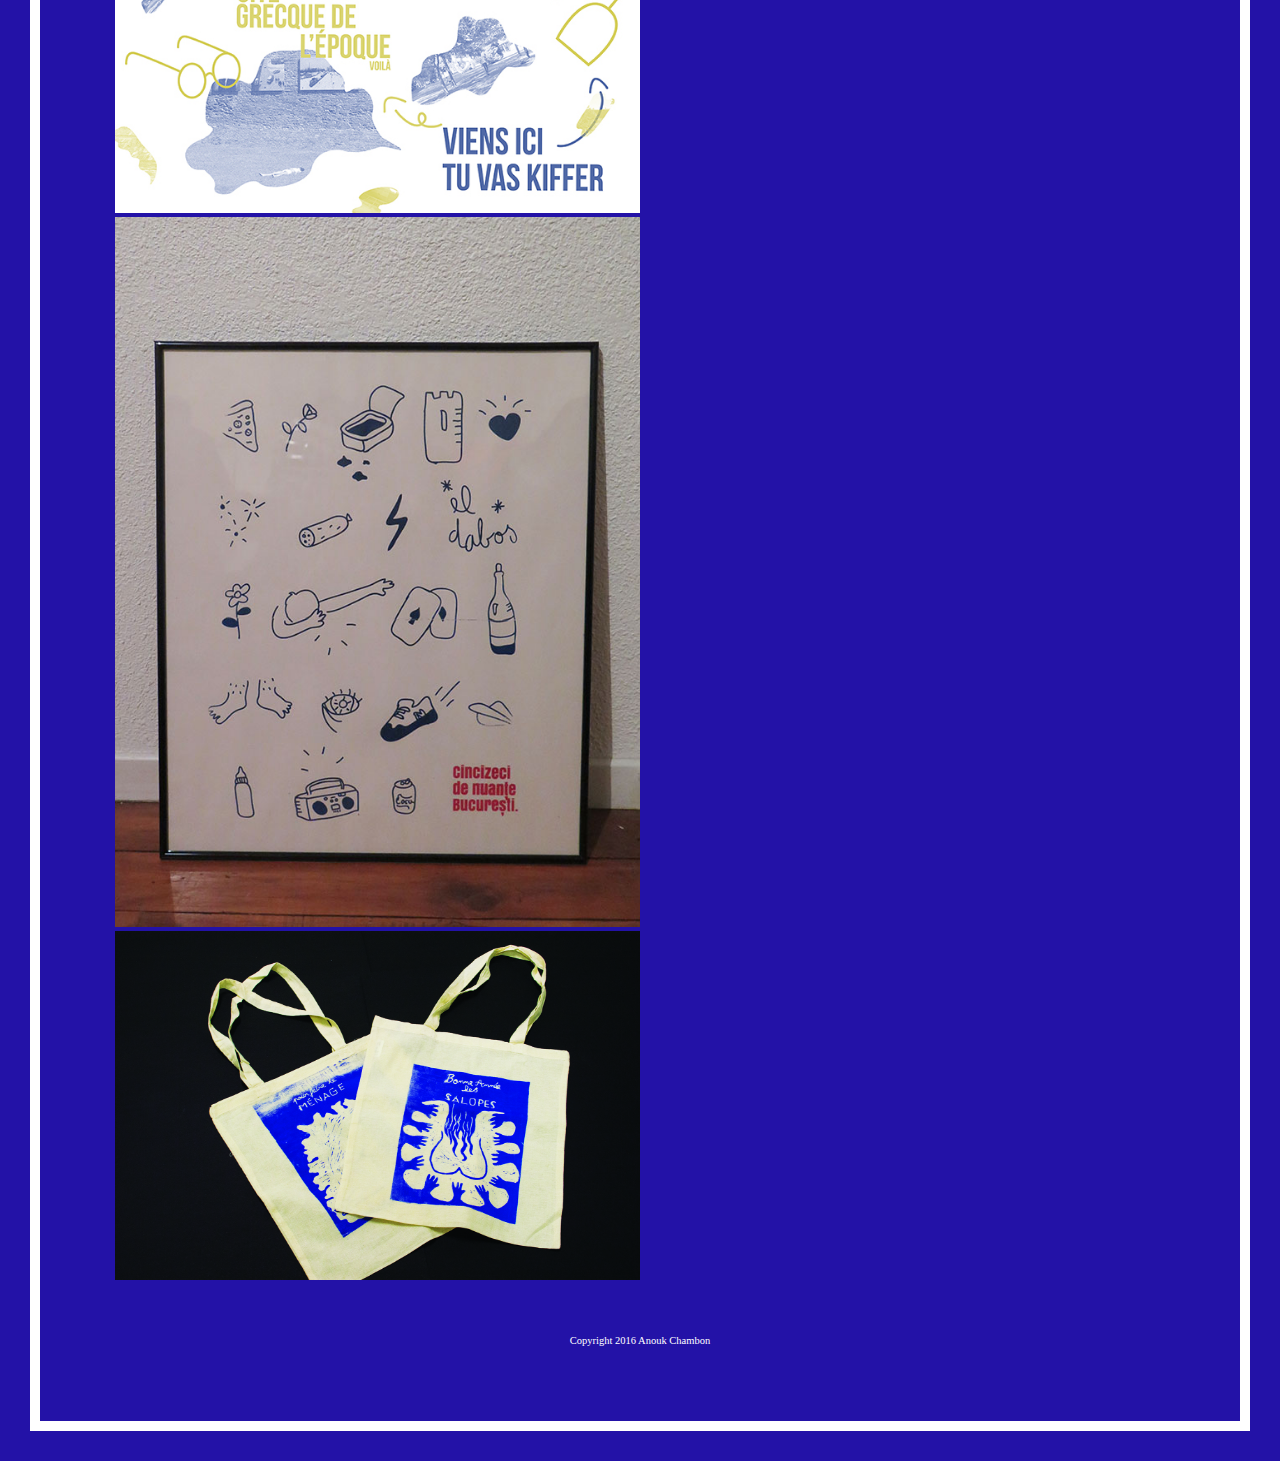
==== commit 68c612df: "new page asso" ====
--- a/index.html
+++ b/index.html
@@ -3,11 +3,12 @@
 
 <head>
     <meta charset="utf-8">
+
     <meta name="viewport" content="width=device-width, initial-scale=1"/>
-    <title>Anouk &nbsp;Chambon</title>
+    <link rel="stylesheet" href="./style.css" charset="utf-8">
+    <link rel="stylesheet" href="./mobile.css">
 
-<link rel="stylesheet" href="./mobile.css">
-    <link rel="stylesheet" href="./style.css" charset="utf-8">
+  <title>Anouk &nbsp;Chambon</title>
     <link rel="icon" href="./icon.png">
     <link href="https://fonts.googleapis.com/css?family=Anton" rel="stylesheet">
     <link href="https://fonts.googleapis.com/css?family=Libre+Baskerville" rel="stylesheet">
@@ -24,11 +25,11 @@
           <h1 class="Header--title"><span class="ligne">A n o u k</span><br><span class="ligne2">C h a m b o n</span></h1>
           <div class="cache1">
               <h3> Quien es ?</h3>
-              <p1>
+              <p class="p1">
                   Dsaa mention Graphisme_Arènes_Toulouse <br>
                   BTS Design Graphique_Eugénie Cotton_Paris <br>
                   Graphic Design student_Master degree
-              </p1>
+              </p>
           </div>
       </a>
   </div>
@@ -40,6 +41,16 @@
     <div class="tas">
         <!-- début du tas -->
         <div class="tas--projet">
+
+          <a href="./pages/projetasso.html">
+              <img src="./images/ASSO1.jpg" alt="asso1">
+              <div class="cache">
+                  <h3>L'arène</h3>
+                  <p>
+                      Fanzine associatif.
+                  </p>
+              </div>
+          </a>
 
             <a href="./pages/projetqnl.html">
                 <img src="./images/QNL1.jpg" alt="qnl1">
--- a/style.css
+++ b/style.css
@@ -76,12 +76,12 @@
     top: 30%;
 }
 
-div.texteprojet {
+.texteprojet {
   position: fixed;
     left: 12% ;
     top: 40%;
     line-height: 1.5;
-    font-size: 33px;
+    font-size: 31.5px;
     width: 30%;
     }
 
@@ -100,21 +100,45 @@
     font-size: 0.9em
 }
 
+
 p {
     font-size: 0.5em;
     line-height: 1.2;
 }
 
-p1 {
+.p1 {
   font-size: 0.9em;
   line-height: 1.3;
-  max-width: 30%;
-}
-
-
-
-p3 {
+}
+
+.texte-en {
+  margin-top: 0;
+}
+
+.texte-fr {
+  margin-bottom: 0;
+}
+
+.p3 {
+  display: block;
   text-align: center;
+  font-size: 0.5em;
+  margin: .25em 0;
+}
+
+.p4 {
+display: block;
+text-align: left;
+font-size: 1.1em;
+line-height: 1.3;
+}
+
+.p5 {
+  display: block;
+  font-size: 2em;
+  text-align: left;
+  font-family: 'Anton';
+  margin-bottom: .50em;
 }
 
 a {
--- a/mobile.css
+++ b/mobile.css
@@ -1,4 +1,4 @@
-@media screen and (max-width:2000px) {
+@media screen and (min-width: 2000px) {
 p{
   max-width: 75ch;
 }
@@ -11,3 +11,63 @@
   margin-right: auto;
 }
 */
+
+@media screen and (max-width: 700px){
+
+  body {
+    margin: .5em;
+    padding: .5em;
+    border:5px solid white;
+    padding-top: 2em;
+  }
+
+  .titre1 {
+    position: static;
+  }
+
+  .colonnes {
+    flex-direction: column-reverse;
+  }
+
+  .colonne.images .image1{
+    width: 100%;
+    max-width: 100%;
+  }
+
+  .texteprojet{
+    width: 100%;
+    position: static;
+  }
+
+  .bandeauprenom {
+    position: static;
+  }
+
+  .Header--title {
+    font-size: 1.5em;
+  }
+
+  .ligne, .ligne2 {
+   border:2.5px solid white;
+  }
+
+  .ligne2{
+    top:.6em;
+  }
+
+  .tas {
+    width: 100%;
+  }
+  .cache {
+    display: block;
+    position: static;
+  }
+  .tas--projet{
+    max-width: 100%;
+  }
+
+  .tas--projet a {
+    display: flex;
+    flex-direction: column-reverse;
+  }
+}
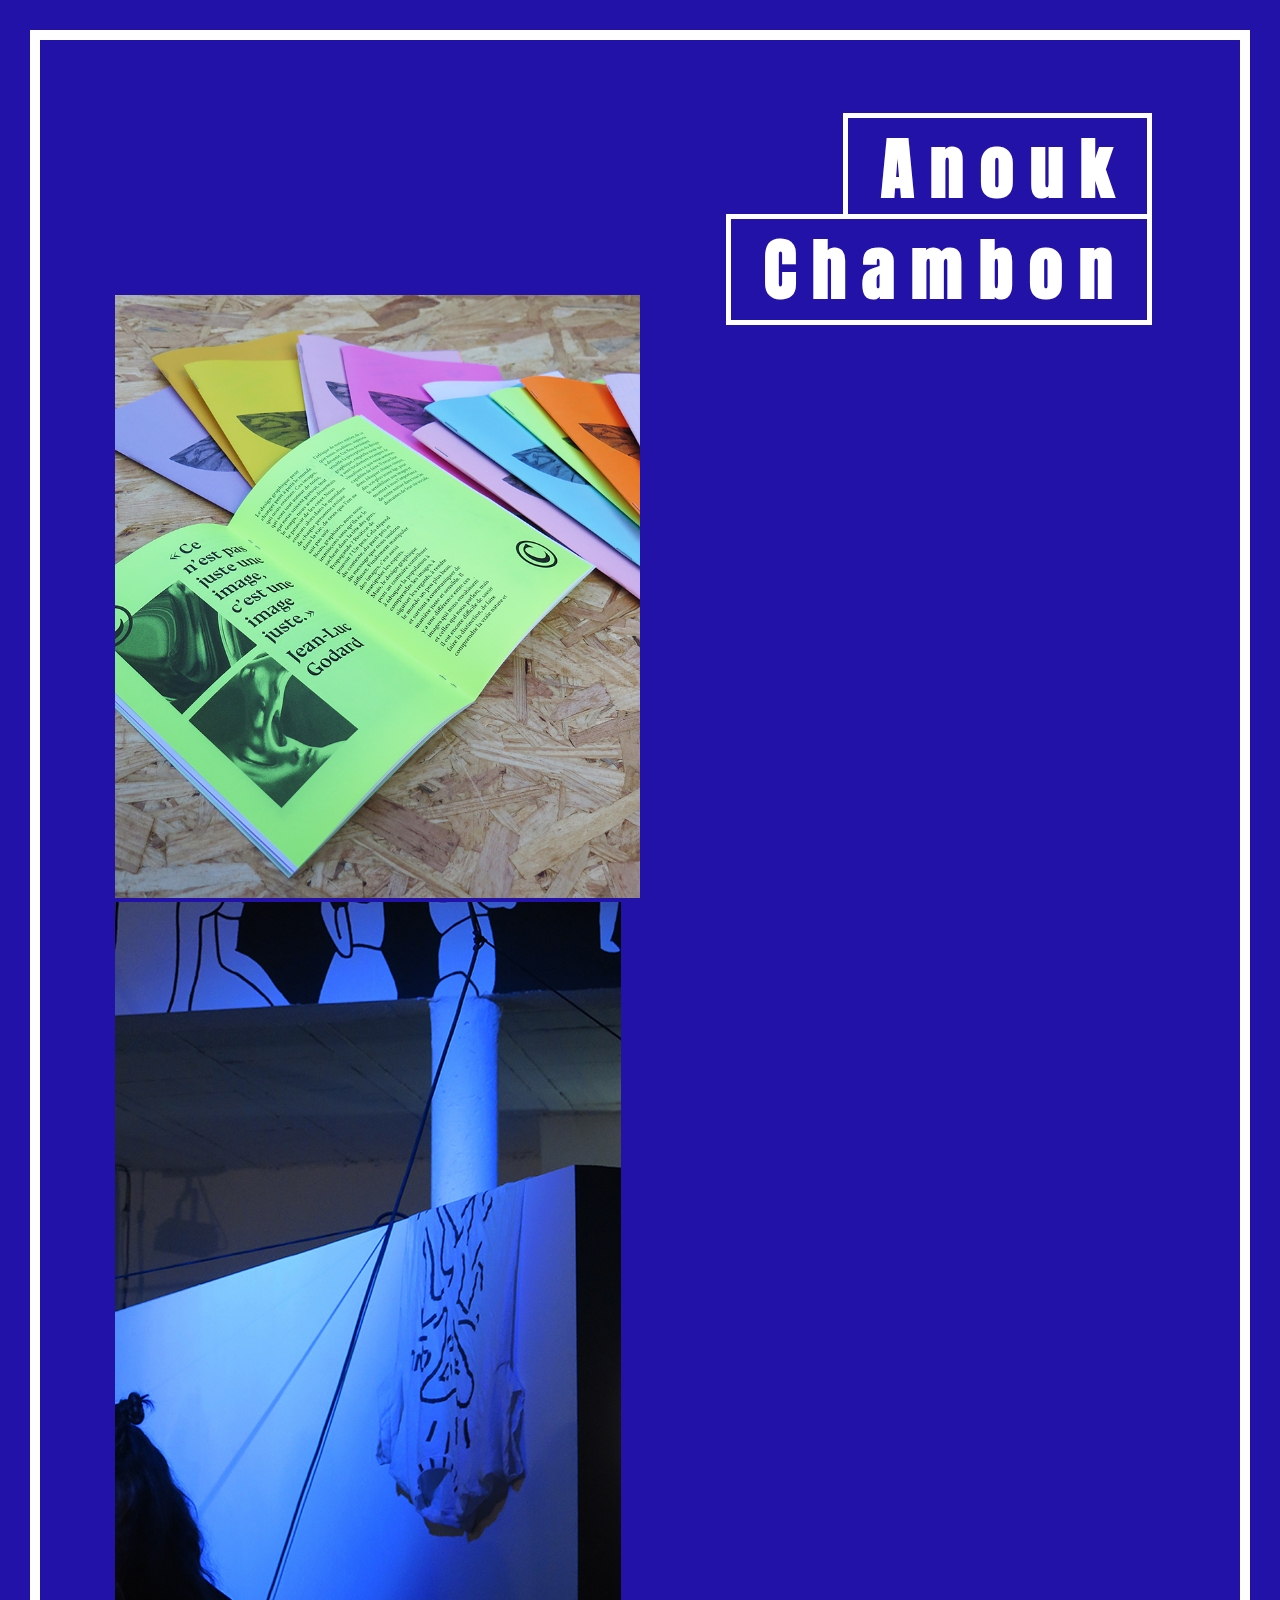
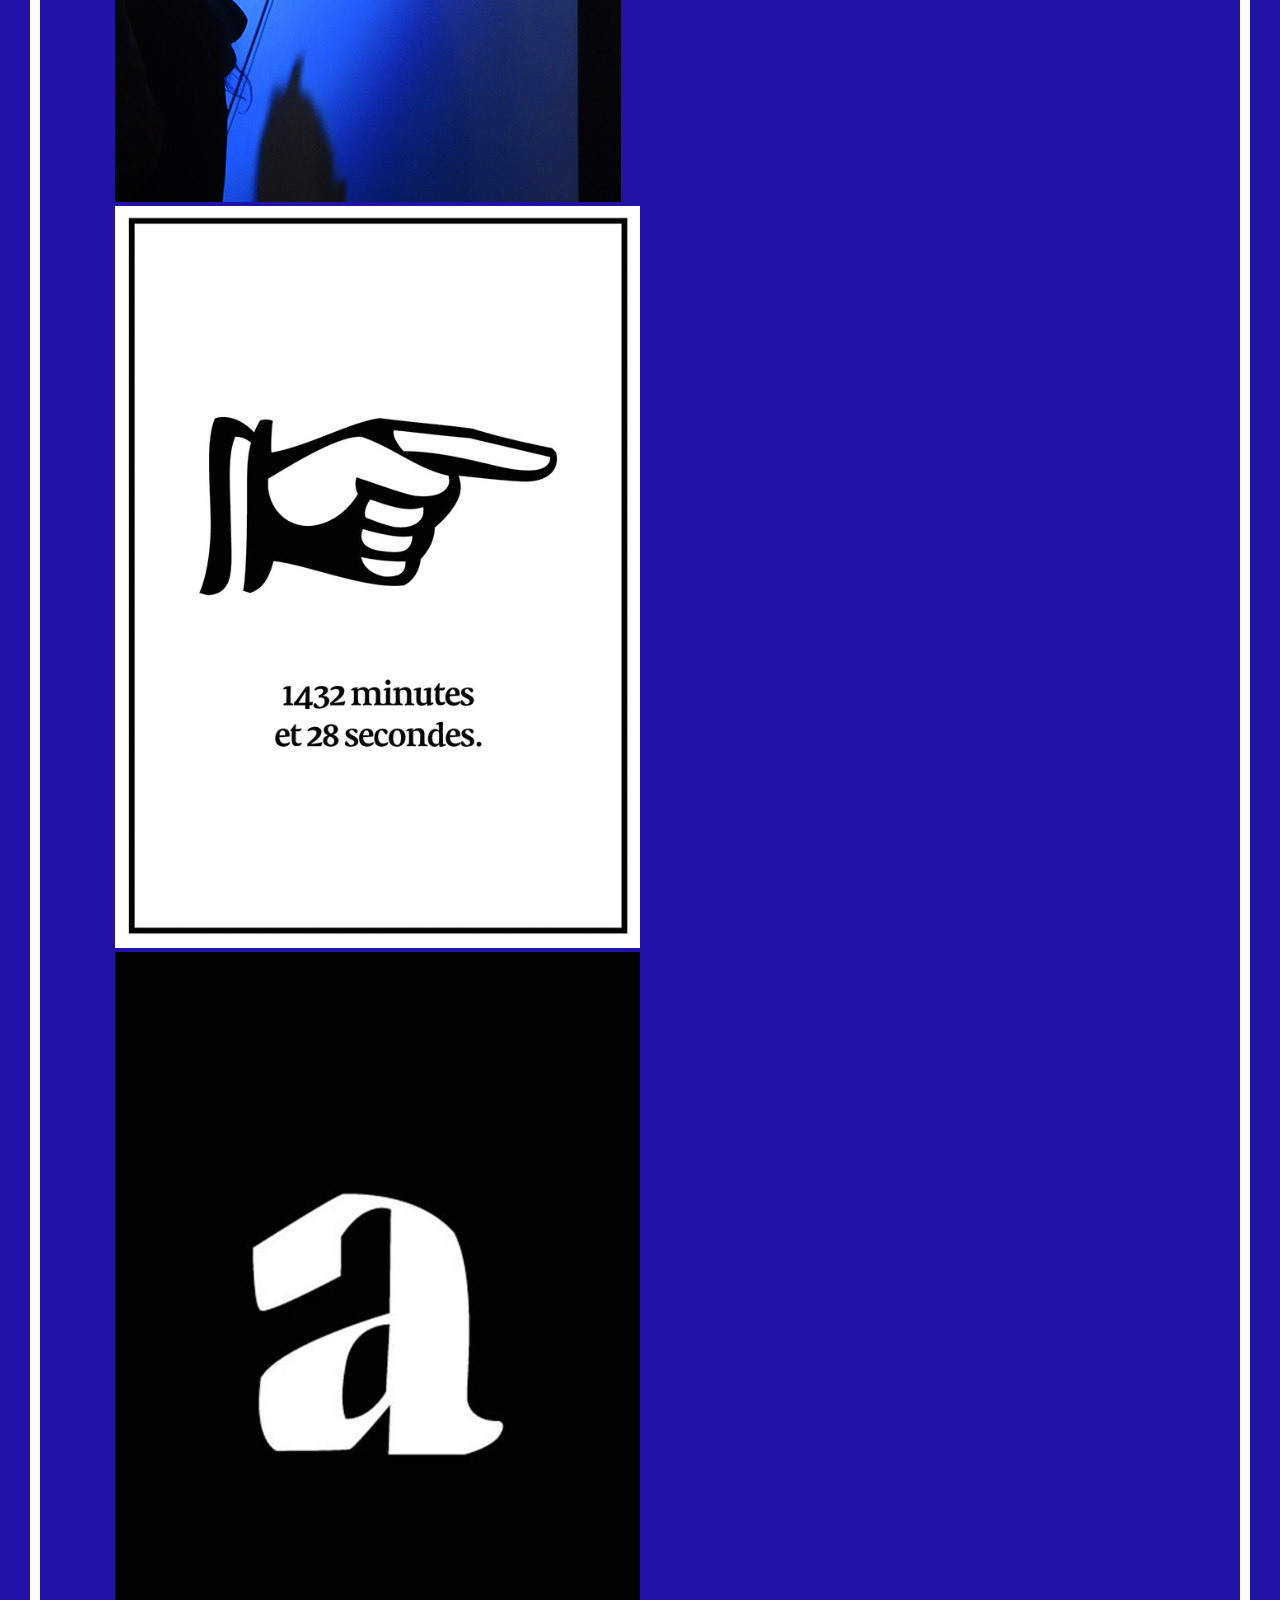
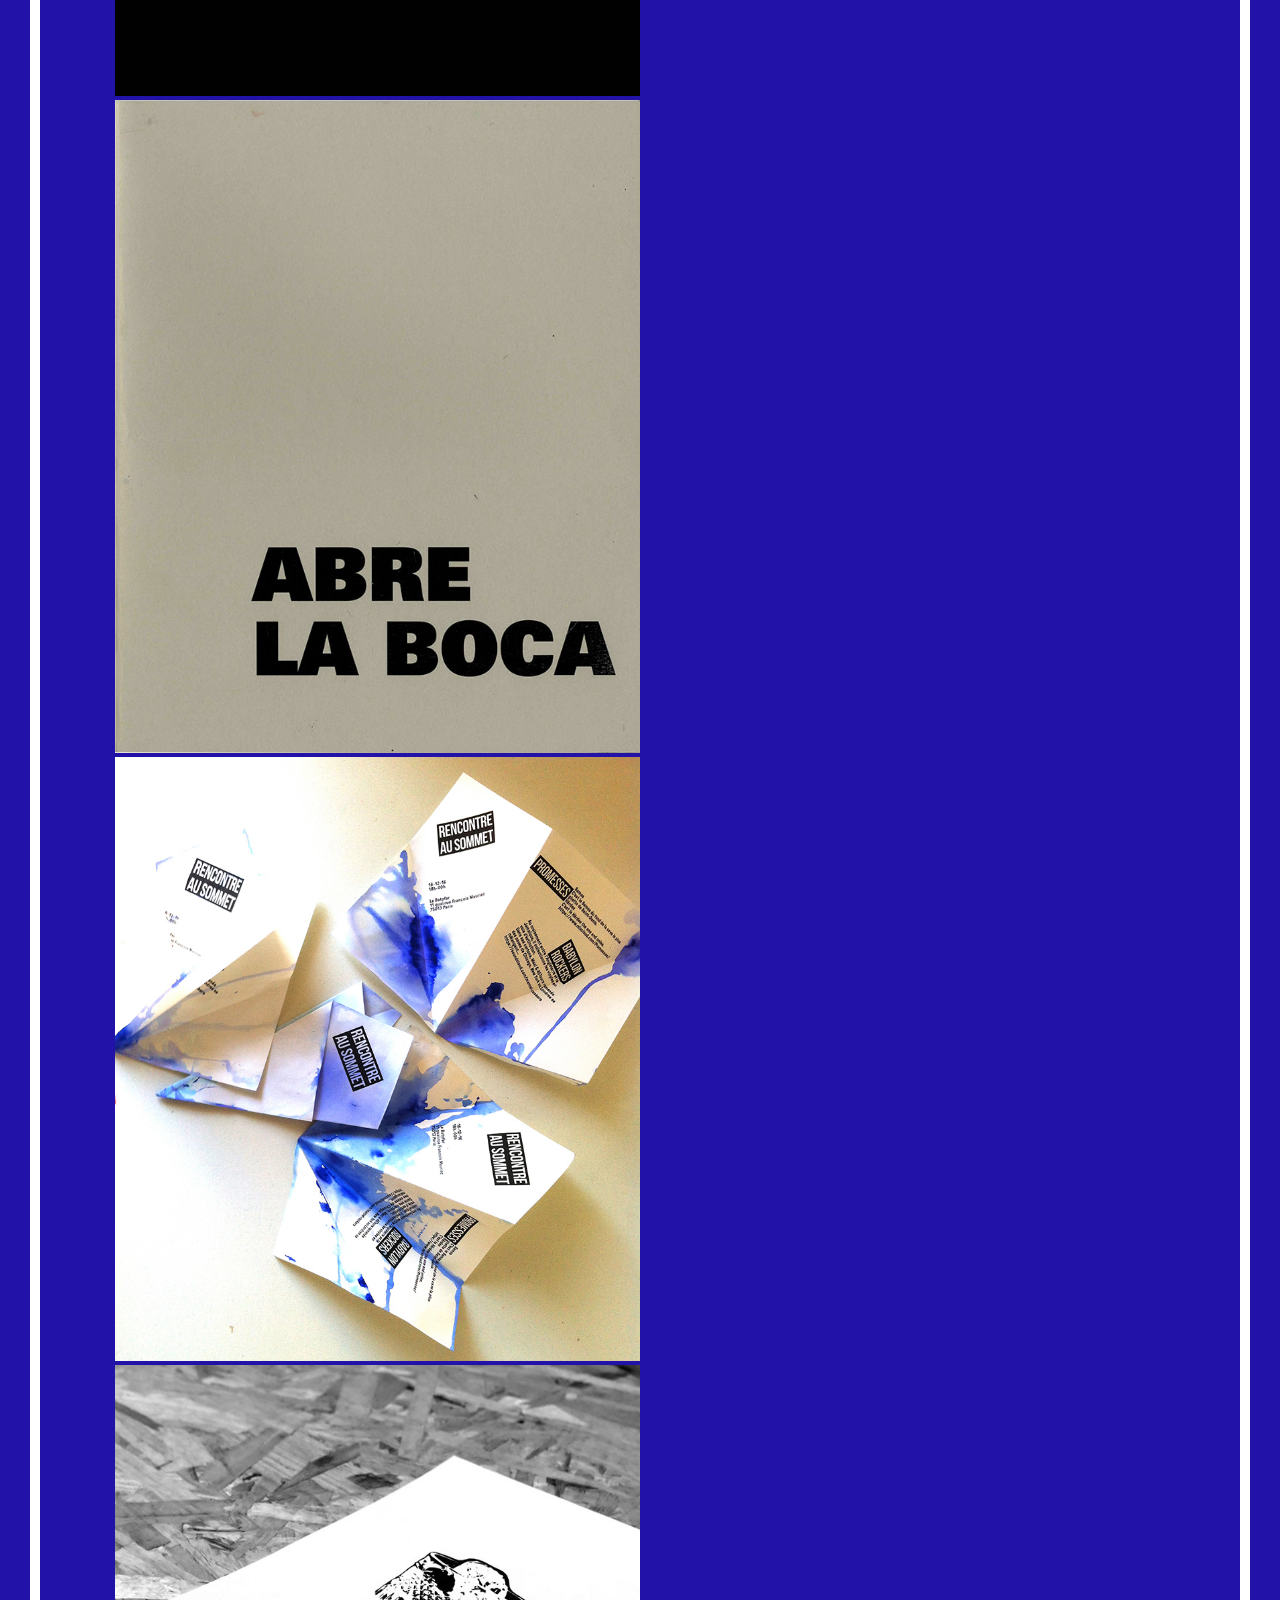
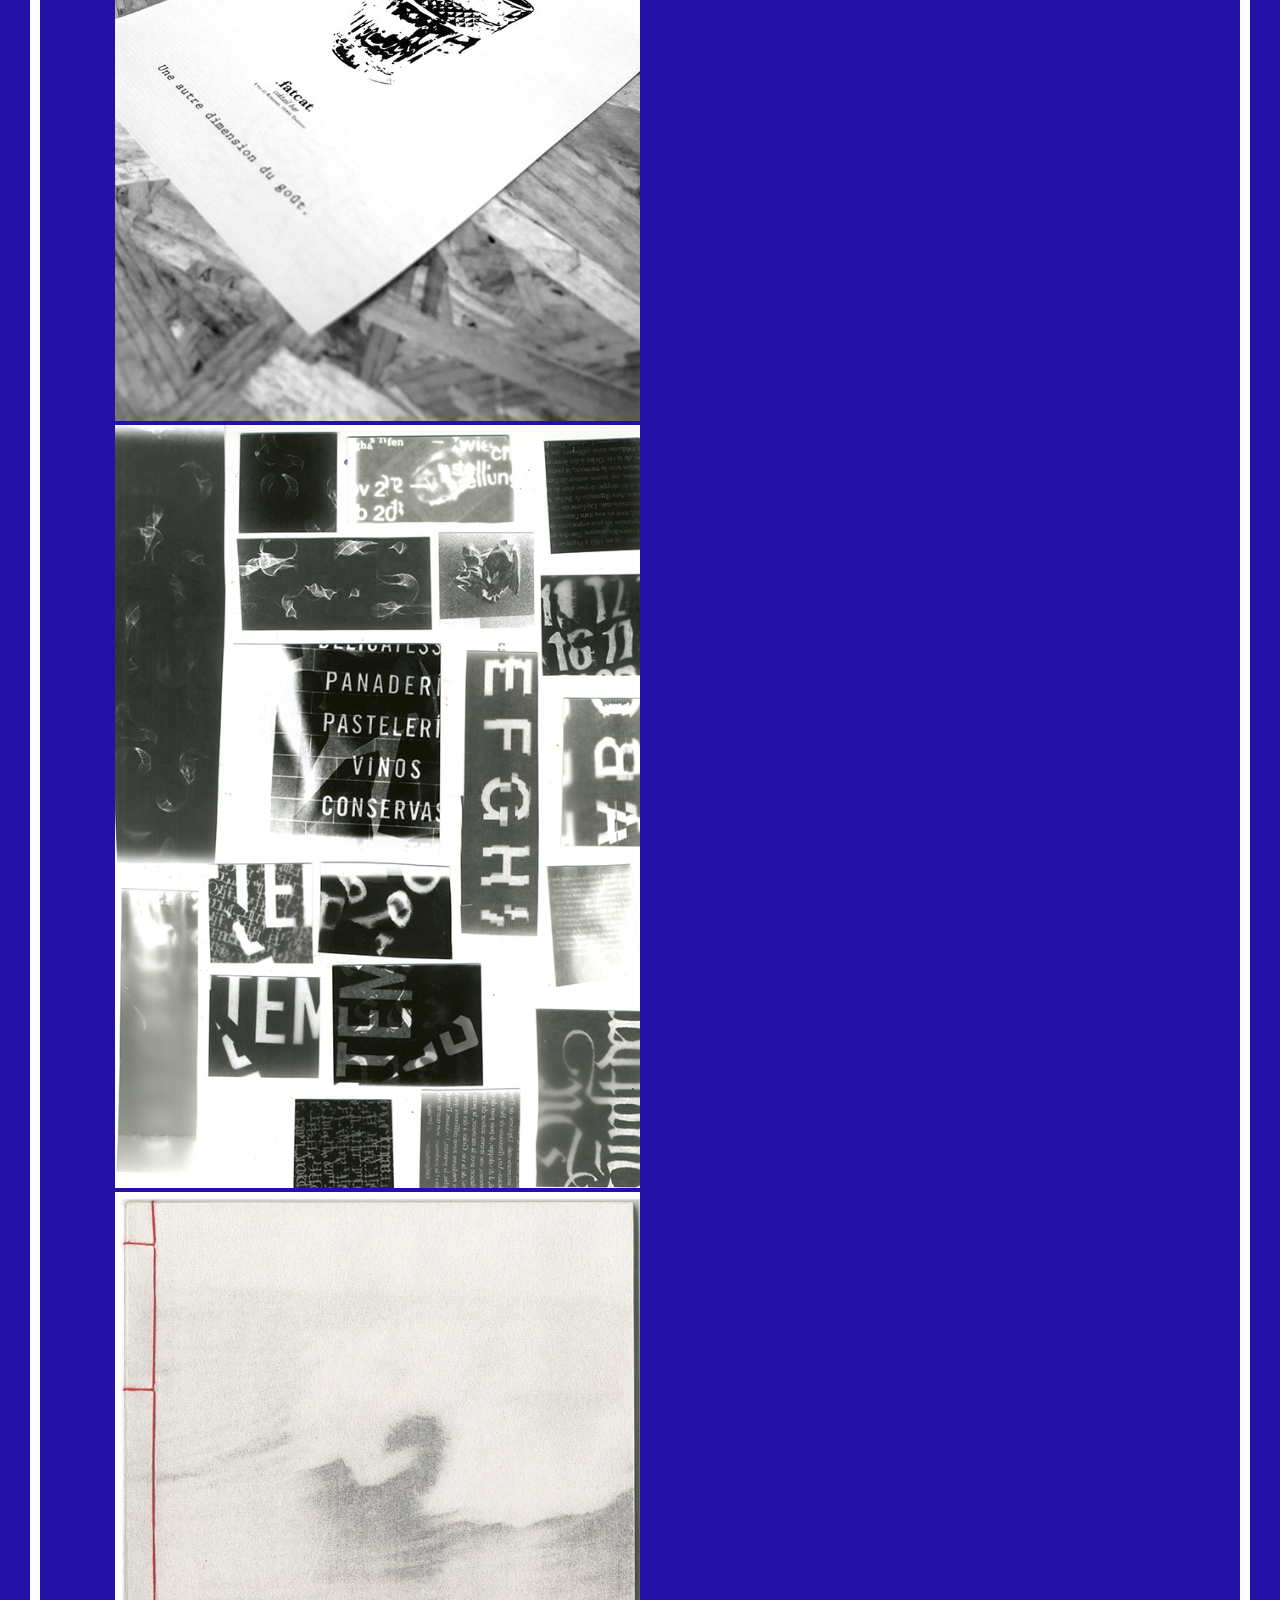
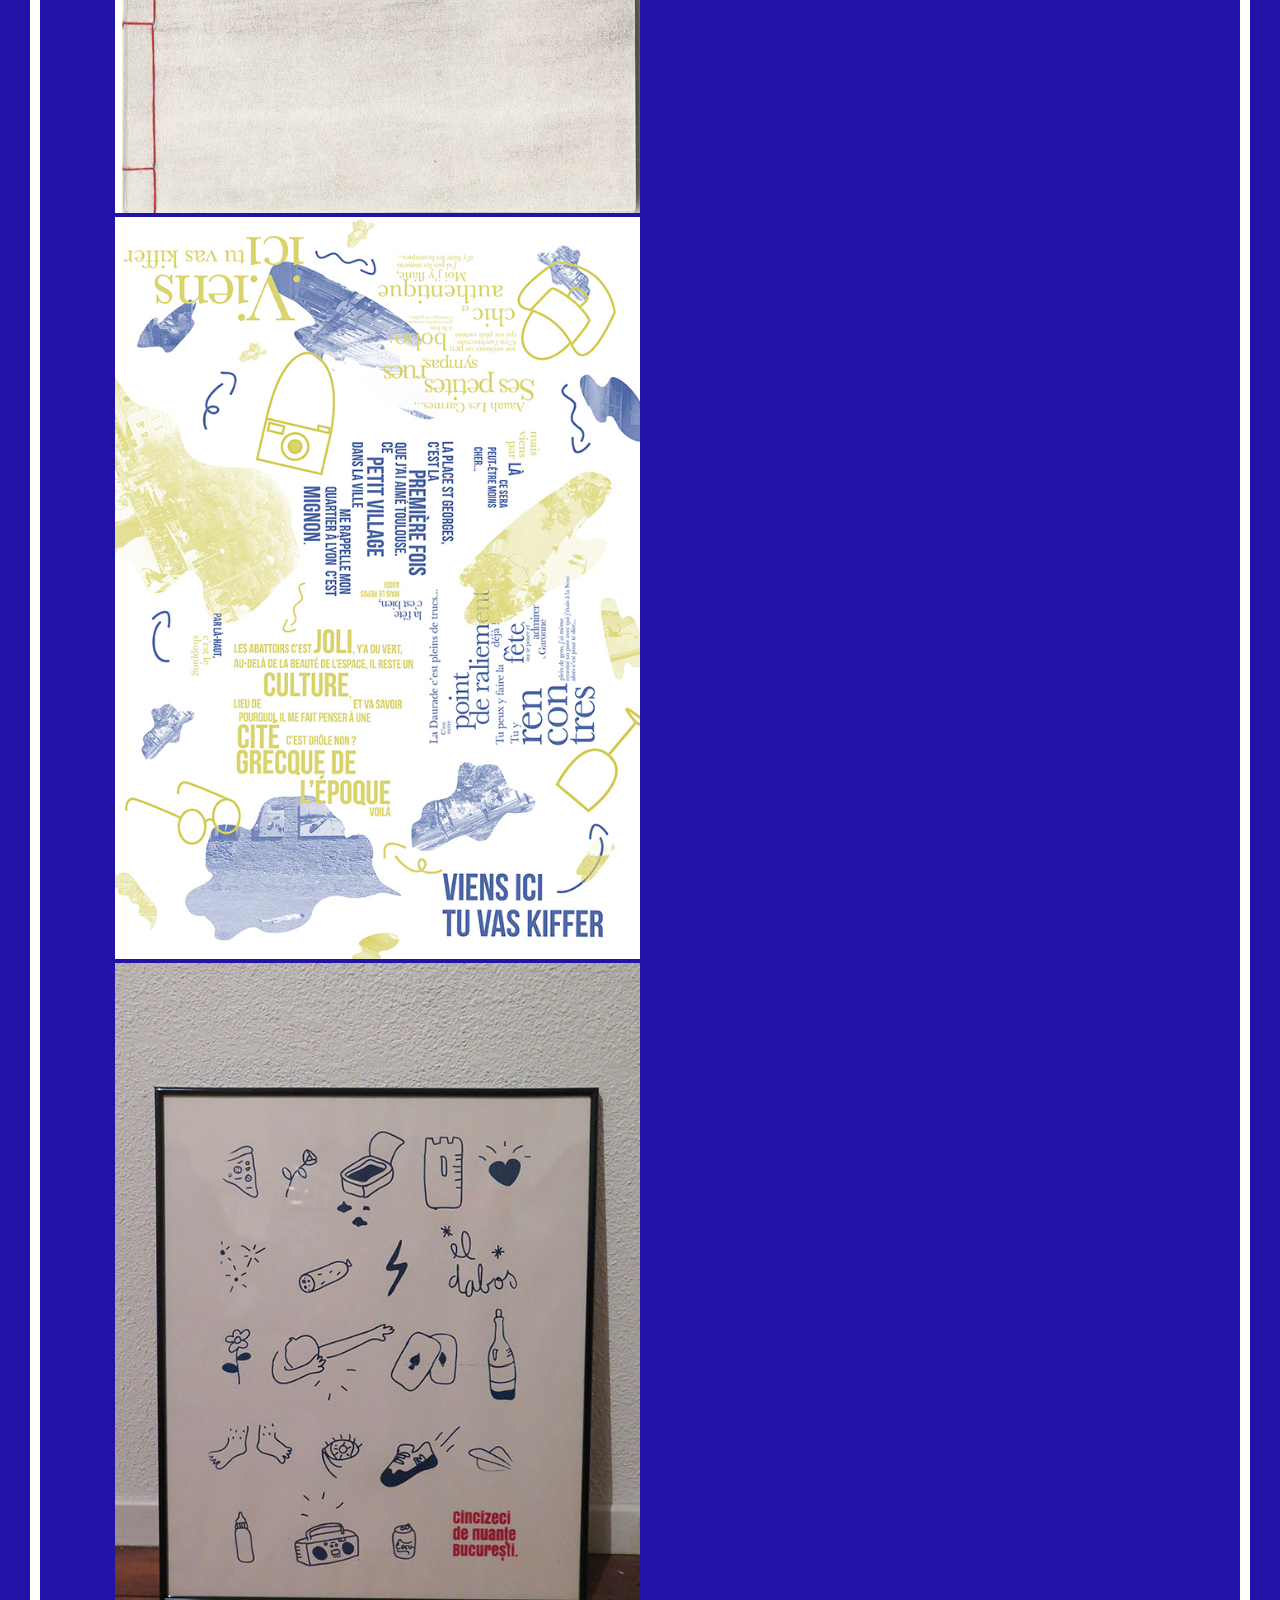
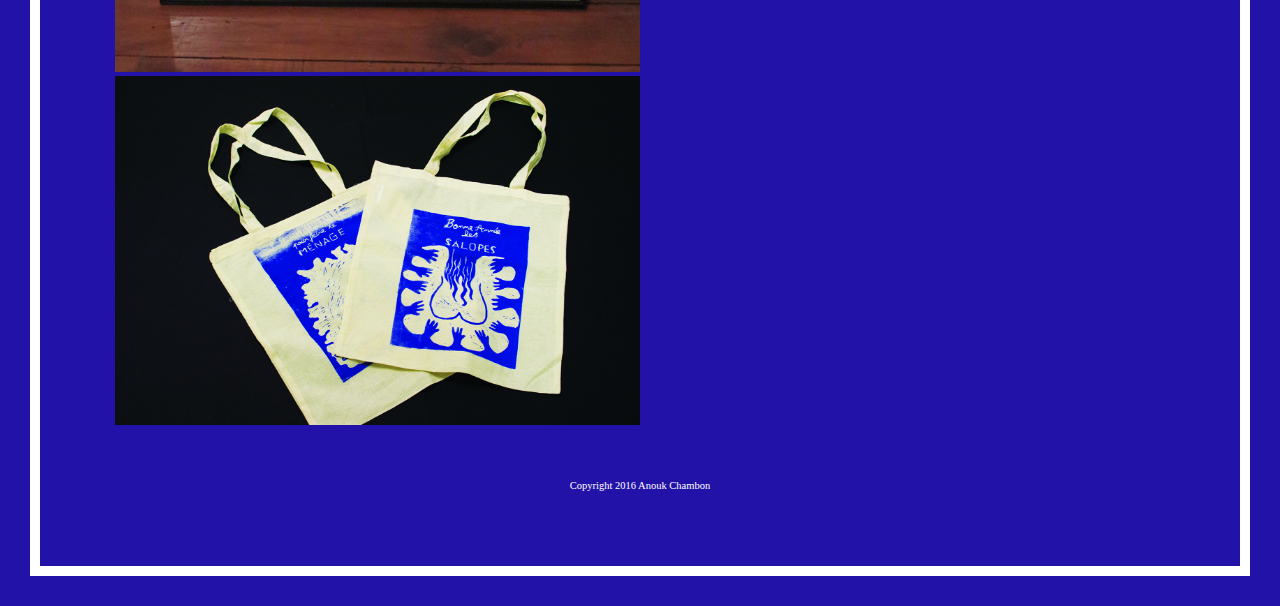
==== commit 19728360: "page verso" ====
--- a/index.html
+++ b/index.html
@@ -58,6 +58,16 @@
                     <h3>Quoi Noir Lignes ?</h3>
                     <p>
                         Exposition éclectique.
+                    </p>
+                </div>
+            </a>
+
+            <a href="./pages/projetverso.html">
+                <img src="./images/VERSO1.jpg" alt="verso1">
+                <div class="cache">
+                    <h3>Ficus</h3>
+                    <p>
+                        Malou Verlomme
                     </p>
                 </div>
             </a>
